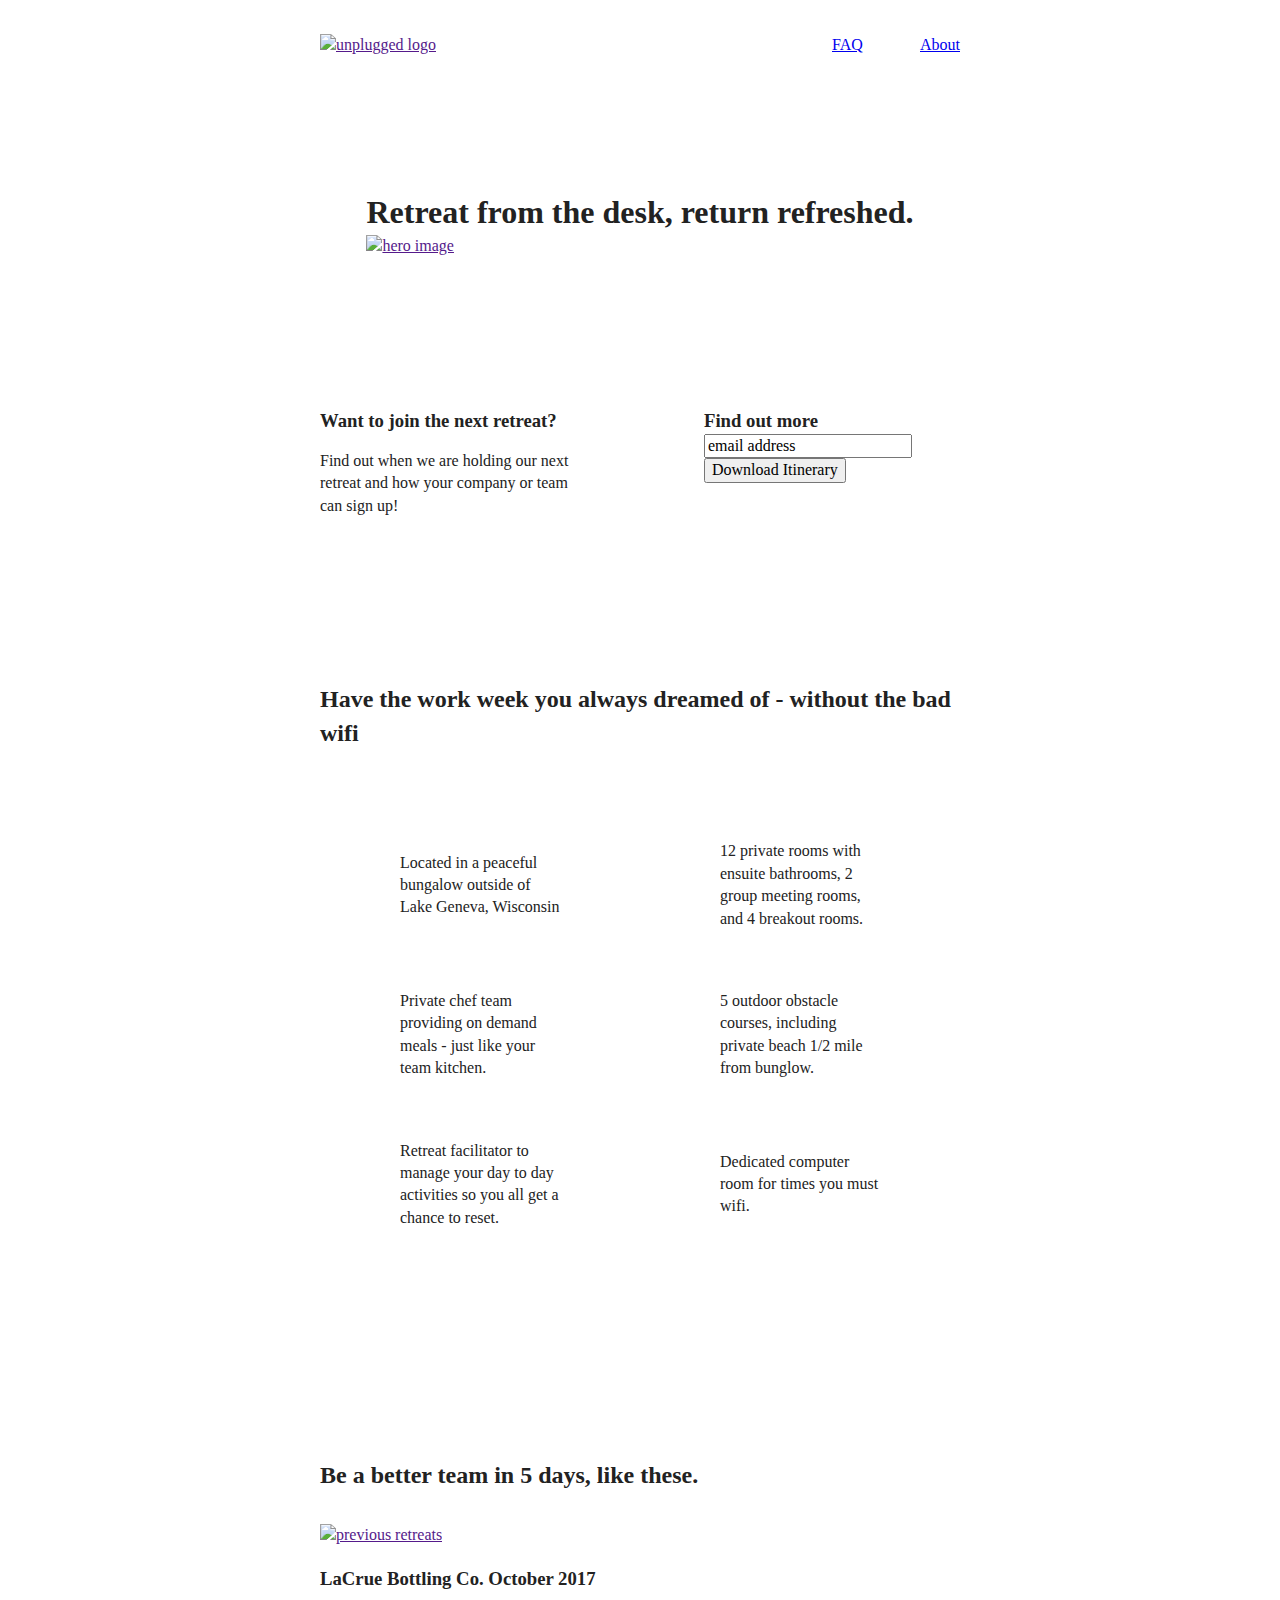
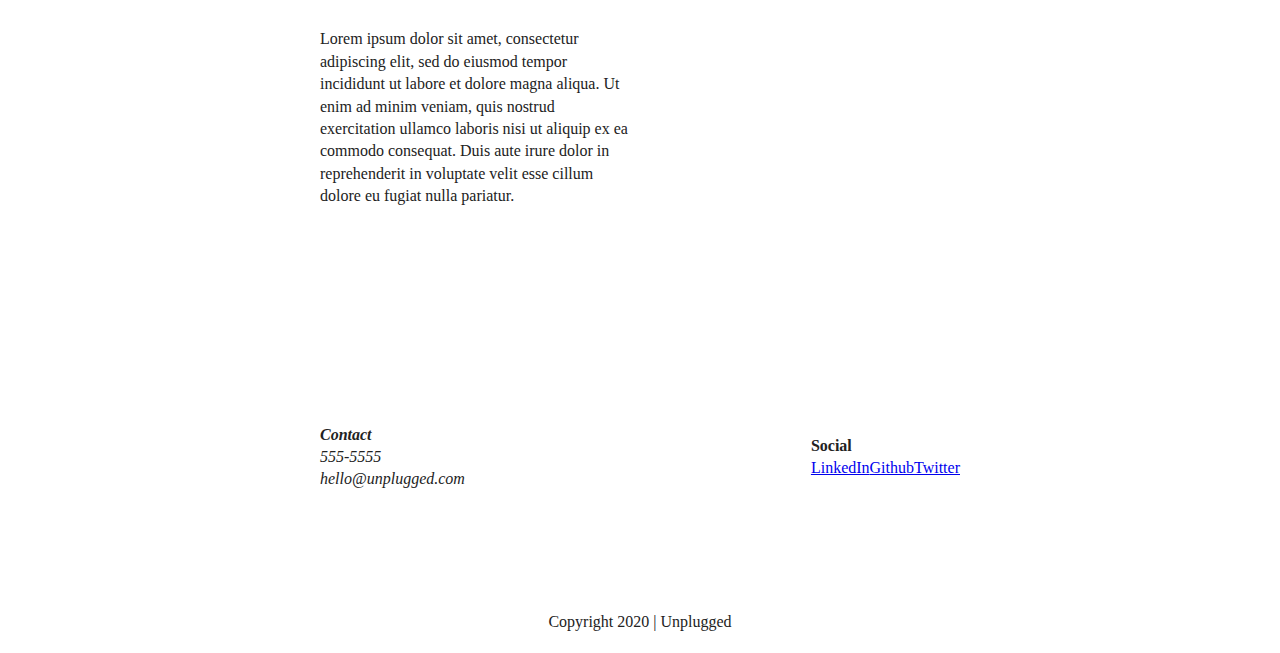
==== index.html @ 9c6b5708 "Updated code per answer key" ====
<!doctype html>
<html class="no-js" lang="">

<head>
  <meta charset="utf-8">
  <title>Unplugged Retreat</title>
  <meta name="description" content="">
  <meta name="viewport" content="width=device-width, initial-scale=1">

  <link rel="manifest" href="site.webmanifest">
  <link rel="apple-touch-icon" href="../icon.png">
  <!-- Place favicon.ico in the root directory -->

  <link rel="stylesheet" href="css/normalize.css">
  <link rel="stylesheet" href="css/main.css">

  <meta name="theme-color" content="#fafafa">
</head>

<body>
  <!--[if IE]>
    <p class="browserupgrade">You are using an <strong>outdated</strong> browser. Please <a href="https://browsehappy.com/">upgrade your browser</a> to improve your experience and security.</p>
  <![endif]-->

  <!-- Add your site or application content here -->
<header>
  <div class="content-wrapper">
  <a href=""><img src="" alt="unplugged logo"></a>
   <div class="header-divider"></div>
        <nav>
          <ul>
            <li><a href="faq/index.html" target="_blank">FAQ</a></li>
            <li><a href="about/index.html" target="_blank">About</a></li>
          </ul>
        </nav>
  </div>
</header>
<main>

  <section class="hero-area">
    <div class="content-wrapper">
      <h1>Retreat from the desk, return refreshed.</h1>
      <a href=""><img src="" alt="hero image"></a>
    </div>
  </section>

  <aside>
    <div class="content-wrapper">
      <div class="form-description">
      <h3>Want to join the next retreat?</h3>
      <p>Find out when we are holding our next retreat and how your company or team can sign up!</p>
      </div>

      <div class="form">
      <h3>Find out more</h3>
      <input type="text" name="name" value="email address">
      <input type="button" value="Download Itinerary">
      </div>
    </div>
  </aside>

  <section class="features">
    <div class="content-wrapper">
      <h2>Have the work week you always dreamed of - without the bad wifi</h2>

      <div class="feature-items">
        <article>
         <p class="bungalow-icon"></p>
         <p class="features-item-description">Located in a peaceful bungalow outside of Lake Geneva, Wisconsin</p>
        </article>

        <article>
         <p class="rooms-icon"></p>
         <p class="features-item-description">12 private rooms with ensuite bathrooms, 2 group meeting rooms, and 4 breakout rooms.</p>
        </article>

       <article>
        <p class="chef-icon"></p>
        <p class="features-item-description">Private chef team providing on demand meals - just like your team kitchen.</p>
       </article>

       <article>
        <p class="obstacle-courses"></p>
        <p class="features-item-description">5 outdoor obstacle courses, including private beach 1/2 mile from bunglow.</p>
       </article>

       <article>
        <p class="faciltator"></p>
        <p class="features-item-description">Retreat facilitator to manage your day to day activities so you all get a chance to reset.</p>
       </article>

       <article>
        <p class="wifi"></p>
        <p class="features-item-description">Dedicated computer room for times you must wifi.</p>
       </article>
      </div>

  </section>

  <section class="reviews">
    <div class="content-wrapper">
    <h2>Be a better team in 5 days, like these.</h2>

    <a href=""><img src="" alt="previous retreats"></a>
    <div>
      <h3>LaCrue Bottling Co. October 2017</h3>
    </div>

    <article>
      <p>Lorem ipsum dolor sit amet, consectetur adipiscing elit, sed do eiusmod tempor incididunt ut labore et dolore magna aliqua. Ut enim ad minim veniam, quis nostrud exercitation ullamco laboris nisi ut aliquip ex ea commodo consequat. Duis aute irure dolor in reprehenderit in voluptate velit esse cillum dolore eu fugiat nulla pariatur.</p>
    </article>

   </div>
  </section>
</main>

<footer>
  <div class="content-wrapper">
    <div class="footer-content">

      <address class="contact">
        <h4>Contact</h4>
        <p>555-5555<br>
        hello@unplugged.com</p>
      </address>

      <div class="social">
        <h4>Social</h4>
        <div class="social-icons">
          <p><a href="https://www.linkedin.com/in/laurabavenell/" target="_blank">LinkedIn</a></p>
          <p><a href="https://github.com/lbavenell" target="_blank">Github</a></p>
          <p><a href="https://twitter.com/LauraGizmo" target="_blank">Twitter</a></p>
        </div><!-- social-icons ends-->
      </div> <!-- social ends -->
    </div><!-- footer footer-content ends-->
  </div> <!-- footer content-wrapper ends -->
  <div class="copyright">
    <p>Copyright 2020 | Unplugged</p>
  </div>
</footer>


  <script src="js/vendor/modernizr-3.8.0.min.js"></script>
  <script src="https://code.jquery.com/jquery-3.4.1.min.js" integrity="sha256-CSXorXvZcTkaix6Yvo6HppcZGetbYMGWSFlBw8HfCJo=" crossorigin="anonymous"></script>
  <script>window.jQuery || document.write('<script src="js/vendor/jquery-3.4.1.min.js"><\/script>')</script>
  <script src="js/plugins.js"></script>
  <script src="js/main.js"></script>

  <!-- Google Analytics: change UA-XXXXX-Y to be your site's ID. -->
  <script>
    window.ga = function () { ga.q.push(arguments) }; ga.q = []; ga.l = +new Date;
    ga('create', 'UA-XXXXX-Y', 'auto'); ga('set','transport','beacon'); ga('send', 'pageview')
  </script>
  <script src="https://www.google-analytics.com/analytics.js" async></script>
</body>

</html>
---- css/main.css ----
/*! HTML5 Boilerplate v7.3.0 | MIT License | https://html5boilerplate.com/ */

/* main.css 2.0.0 | MIT License | https://github.com/h5bp/main.css#readme */
/*
 * What follows is the result of much research on cross-browser styling.
 * Credit left inline and big thanks to Nicolas Gallagher, Jonathan Neal,
 * Kroc Camen, and the H5BP dev community and team.
 */

/* ==========================================================================
   Base styles: opinionated defaults
   ========================================================================== */

html {
  color: #222;
  font-size: 1em;
  line-height: 1.4;
}
/*
 * Remove text-shadow in selection highlight:
 * https://twitter.com/miketaylr/status/12228805301
 *
 * Vendor-prefixed and regular ::selection selectors cannot be combined:
 * https://stackoverflow.com/a/16982510/7133471
 *
 * Customize the background color to match your design.
 */

::-moz-selection {
  background: #b3d4fc;
  text-shadow: none;
}

::selection {
  background: #b3d4fc;
  text-shadow: none;
}

/*
 * A better looking default horizontal rule
 */

hr {
  display: block;
  height: 1px;
  border: 0;
  border-top: 1px solid #ccc;
  margin: 1em 0;
  padding: 0;
}

/*
 * Remove the gap between audio, canvas, iframes,
 * images, videos and the bottom of their containers:
 * https://github.com/h5bp/html5-boilerplate/issues/440
 */

audio,
canvas,
iframe,
img,
svg,
video {
  vertical-align: middle;
}

/*
 * Remove default fieldset styles.
 */

fieldset {
  border: 0;
  margin: 0;
  padding: 0;
}

/*
 * Allow only vertical resizing of textareas.
 */

textarea {
  resize: vertical;
}

/* ==========================================================================
   Browser Upgrade Prompt
   ========================================================================== */

.browserupgrade {
  margin: 0.2em 0;
  background: #ccc;
  color: #000;
  padding: 0.2em 0;
}

/* ==========================================================================
   Author's custom styles
   ========================================================================== */

/* Base */
.content-wrapper {
 max-width: 90%;
 margin: 50px 0;
  }


h1, h2, h3, h4, ul, li{
  padding: 0;
  margin: 0;
}
/* Header - Footer Styles */

header,
footer {
  display: flex;
  justify-content: center;
  align-items: center;
  flex-flow: row wrap;
}

header {
  padding: 15px 0;
}

header .content-wrapper {
  display: flex;
  justify-content: center;
  align-items: center;
  flex-flow: row wrap;
  margin: 0;
}

.header-divider {
  width: 100%;
  height: 1px;
  margin:10px 0 20px 0;
}

header nav {
  display: flex;
  justify-content: space-around;
  align-items: center;
  flex-flow: row wrap;
  width: 60%;
}

header nav ul {
  display: flex;
  justify-content: space-around;
  list-style-type: none;
  width: 100%;
}

footer {
  flex-direction: column nowrap;
}

footer p {
  margin: 0;
}

footer .content-wrapper {
  width: 55%;
  margin: 50px 0;
}

footer .contact {
  margin-bottom: 50px;
}

footer .social-icons {
  display: flex;
  justify-content: space-around;
  align-items: center;
}

footer .social-icons p {
  display: flex;
  justify-content: center;
  align-items: center;
}


footer .copyright {
  margin: 20px 0;
}



/* Home hero */

.hero-area {
  display: flex;
  justify-content: center;
  flex-flow: row wrap;
}

/* Aside */

aside {
  display: flex;
  justify-content: center;
  align-items: center;
  flex-flow: row wrap;
}

/* Home Features */

.features {
  display: flex;
  justify-content: center;
  flex-flow: row wrap;
}

.features h2 {
  margin-bottom: 60px;
}

.features article {
  width: 63%;
  margin: 30px 0;
}

.features .feature-items {
  display: flex;
  justify-content: center;
  align-items: center;
  flex-flow: row wrap;
}

.features p {
  margin: 0;
}

/* Home Reviews */
.reviews {
  display: flex;
  justify-content: center;
  flex-flow: row wrap;
}

.reviews h2 {
  margin-bottom: 30px;
}

.reviews h3 {
  width: 55%;
  margin: 20px 0;
}

/* About Page */
.mission {
  display: flex;
  justify-content: center;
  align-items: center;
  flex-flow: row wrap;

}
.contact-section {
  display: flex;
  justify-content: center;
  align-items: center;
  flex-flow: row wrap;

}

.contact-content p {
  margin: 0;
}
/*------ FAQ Page -------*/

.faq {
  display: flex;
  justify-content: center;
  align-items: center;
  flex-flow: row wrap;
}

.faq .content-wrapper {
  display: flex;
  justify-content: center;
  align-items: center;
  flex-flow: row wrap;
  margin: 50px 0 0 0;
}

.faq h2 {
  margin-bottom: 40px;
}

.faq-content {
  margin-bottom: 50px;
}

/*===================================
  HELPER CLASSES
  ====================================*/

.hidden {
  display: none !important;
}

/*
* Hide only visually, but have it available for screen readers:
* https://snook.ca/archives/html_and_css/hiding-content-for-accessibility
*
* 1. For long content, line feeds are not interpreted as spaces and small width
*    causes content to wrap 1 word per line:
*    https://medium.com/@jessebeach/beware-smushed-off-screen-accessible-text-5952a4c2cbfe
*/

.sr-only {
  border: 0;
  clip: rect(0, 0, 0, 0);
  height: 1px;
  margin: -1px;
  overflow: hidden;
  padding: 0;
  position: absolute;
  white-space: nowrap;
  width: 1px;
  /* 1 */
}

/*
* Extends the .sr-only class to allow the element
* to be focusable when navigated to via the keyboard:
* https://www.drupal.org/node/897638
*/

.sr-only.focusable:active,
.sr-only.focusable:focus {
  clip: auto;
  height: auto;
  margin: 0;
  overflow: visible;
  position: static;
  white-space: inherit;
  width: auto;
}

/*
* Hide visually and from screen readers, but maintain layout
*/

.invisible {
  visibility: hidden;
}

/*
* Clearfix: contain floats
*
* For modern browsers
* 1. The space content is one way to avoid an Opera bug when the
*    `contenteditable` attribute is included anywhere else in the document.
*    Otherwise it causes space to appear at the top and bottom of elements
*    that receive the `clearfix` class.
* 2. The use of `table` rather than `block` is only necessary if using
*    `:before` to contain the top-margins of child elements.
*/

.clearfix:before,
.clearfix:after {
  content: " ";
  /* 1 */
  display: table;
  /* 2 */
}

.clearfix:after {
  clear: both;
}


@media only screen and (min-width: 768px) {
/*-----------Tablet styles here----------*/

.content-wrapper {
  max-width: 640px;
  margin: 100px 0;
}

/* tablet header*/

header {
  justify-content: space-around;
  padding: 33px 0;
}

header .content-wrapper {
  justify-content: space-between;
  width: 100%;
}

header nav {
  width: 20%;
}

header nav ul {
  justify-content: space-between;
}

.header-divider {
  display: none;
}

/* Tablet hero area */
/* tablet aside */

aside .content-wrapper {
  display: flex;
  justify-content: space-between;
  flex-flow: row nowrap;
  margin: 50px 0;
}

aside .content-wrapper .form-description,
    aside .content-wrapper .form {
      width: 40%;
      margin: 0;
    }


/* Tablet features */
.features article {
  display: flex;
  justify-content: center;
  align-items: center;
  flex-flow: column wrap;
  flex-basis: 50%;
}

.features .features-item-description {
  width: 50%;
}

/* Tablet reviews */

.reviews article {
  display: flex;
  justify-content: space-between;
  width: 49%;
}

/* Tablet footer */


footer .content-wrapper {
  width: 65%;
  margin: 100px 0;
}

.footer-content {
  display: flex;
  justify-content: space-between;
  align-items: center;
}

footer .contact {
  margin-bottom: 0;
}

footer .copyright {
  display: flex;
  justify-content: center;
  width: 100%;
}

/* Tablet FAQ page */

.faq-content {
  flex-basis: 45%;
}

.faq .content-wrapper {
  justify-content: space-between;
}

.faq h2 {
  width: 100%;
}

/* Tablet About page */

.mission-content {
  display: flex;
  justify-content: space-between;
  align-items: flex-start;
}

.mission-content p {
  width: 40%;
}

.contact-section .content-wrapper  h2 {
  width: 65%;
}

.contact-content {
  display: flex;
  justify-content: space-between;
  align-items: flex-start;
}

}

@media only screen and (min-width: 1200px) {
  /*Desktop styles here*/

}



/* ==========================================================================
   Print styles.
   Inlined to avoid the additional HTTP request:
   https://www.phpied.com/delay-loading-your-print-css/
   ========================================================================== */

@media print {
  *,
  *:before,
  *:after {
    background: transparent !important;
    color: #000 !important;
    /* Black prints faster */
    box-shadow: none !important;
    text-shadow: none !important;
  }
  a,
  a:visited {
    text-decoration: underline;
  }
  a[href]:after {
    content: " (" attr(href) ")";
  }
  abbr[title]:after {
    content: " (" attr(title) ")";
  }
  /*
     * Don't show links that are fragment identifiers,
     * or use the `javascript:` pseudo protocol
     */
  a[href^="#"]:after,
  a[href^="javascript:"]:after {
    content: "";
  }
  pre {
    white-space: pre-wrap !important;
  }
  pre,
  blockquote {
    border: 1px solid #999;
    page-break-inside: avoid;
  }
  /*
     * Printing Tables:
     * https://web.archive.org/web/20180815150934/http://css-discuss.incutio.com/wiki/Printing_Tables
     */
  thead {
    display: table-header-group;
  }
  tr,
  img {
    page-break-inside: avoid;
  }
  p,
  h2,
  h3 {
    orphans: 3;
    widows: 3;
  }
  h2,
  h3 {
    page-break-after: avoid;
  }
}
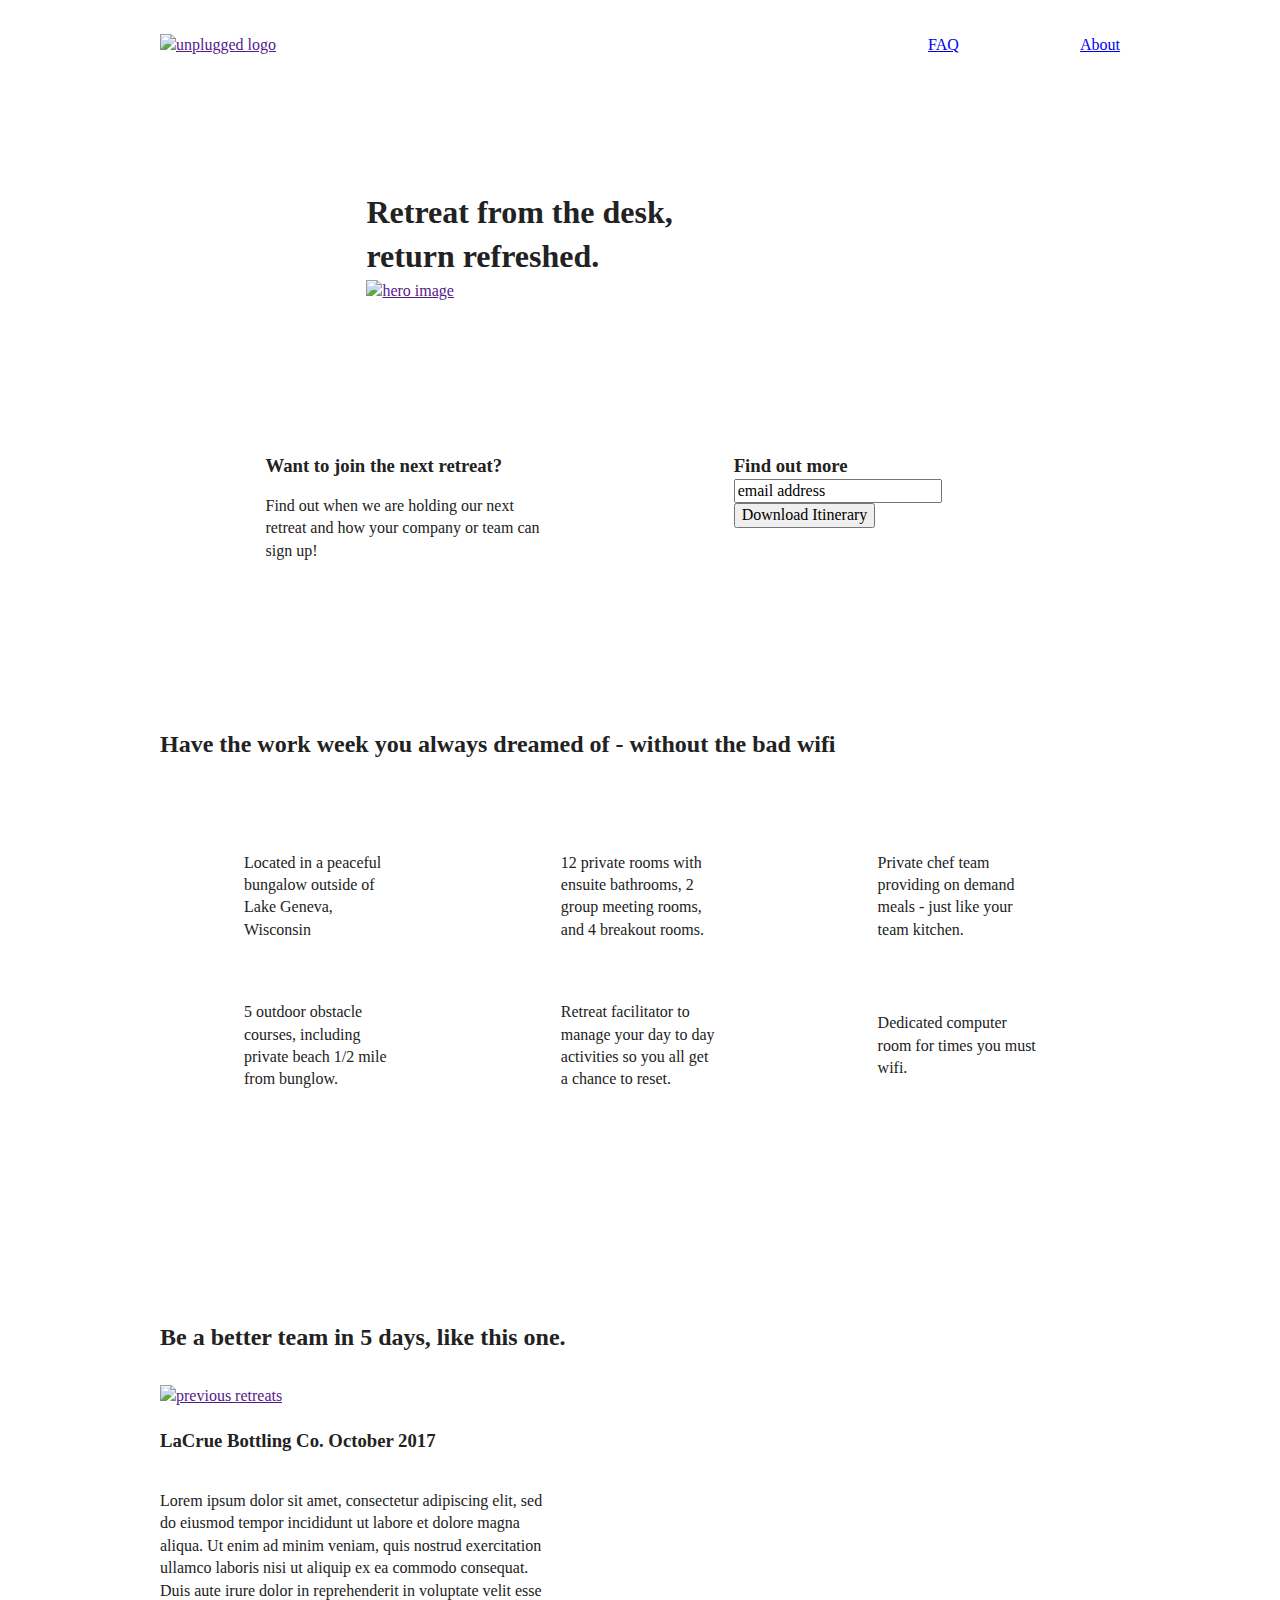
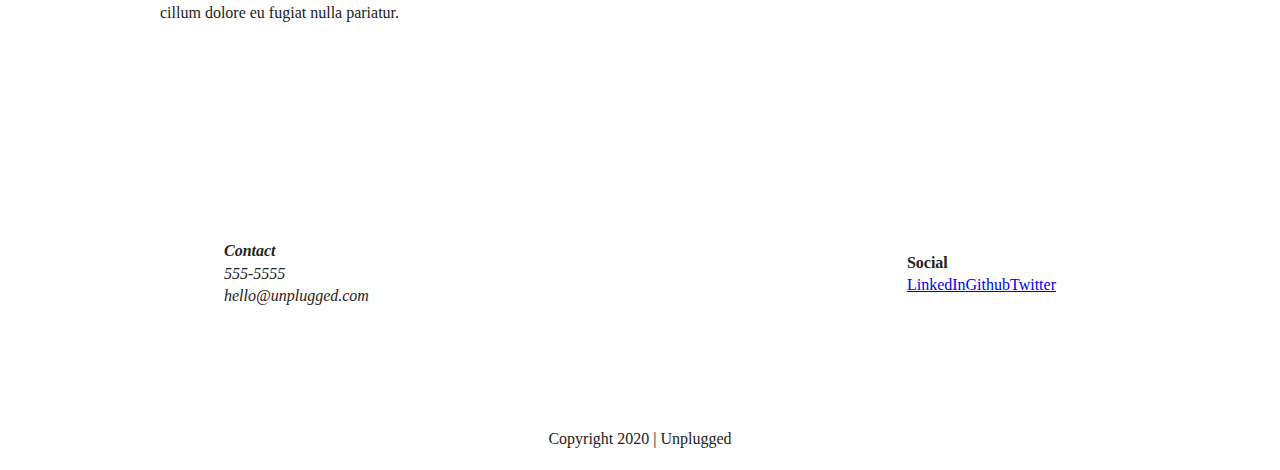
==== commit 4e207f21: "Added desktop media query elements" ====
--- a/index.html
+++ b/index.html
@@ -99,7 +99,7 @@
 
   <section class="reviews">
     <div class="content-wrapper">
-    <h2>Be a better team in 5 days, like these.</h2>
+    <h2>Be a better team in 5 days, like this one.</h2>
 
     <a href=""><img src="" alt="previous retreats"></a>
     <div>
--- a/css/main.css
+++ b/css/main.css
@@ -444,7 +444,6 @@
 
 /* Tablet footer */
 
-
 footer .content-wrapper {
   width: 65%;
   margin: 100px 0;
@@ -505,7 +504,62 @@
 }
 
 @media only screen and (min-width: 1200px) {
-  /*Desktop styles here*/
+  /*---------- Desktop styles here ----------*/
+
+.content-wrapper {
+  max-width: 960px;
+}
+
+
+/* Desktop homepage hero */
+
+.hero-area h1 {
+  width: 60%;
+}
+
+/* Desktop homepage aside */
+aside .content-wrapper {
+  justify-content: space-around;
+}
+
+aside .content-wrapper .form-description, aside .content-wrapper .form {
+  width: 30%;
+}
+
+/* Desktop homepage features */
+
+.features h2 {
+  width: 90%;
+}
+
+.features article {
+  flex-basis: 33%;
+}
+
+/* Desktop homepage reviews */
+
+.reviews article {
+  width: 40%;
+}
+
+/* About page */
+
+.mission h2, .contact-section .content-wrapper h2 {
+  width: 90%;
+}
+
+/* FAQ page */
+
+.faq h2 {
+  width: 100%;
+
+}
+
+
+
+
+
+
 
 }
 
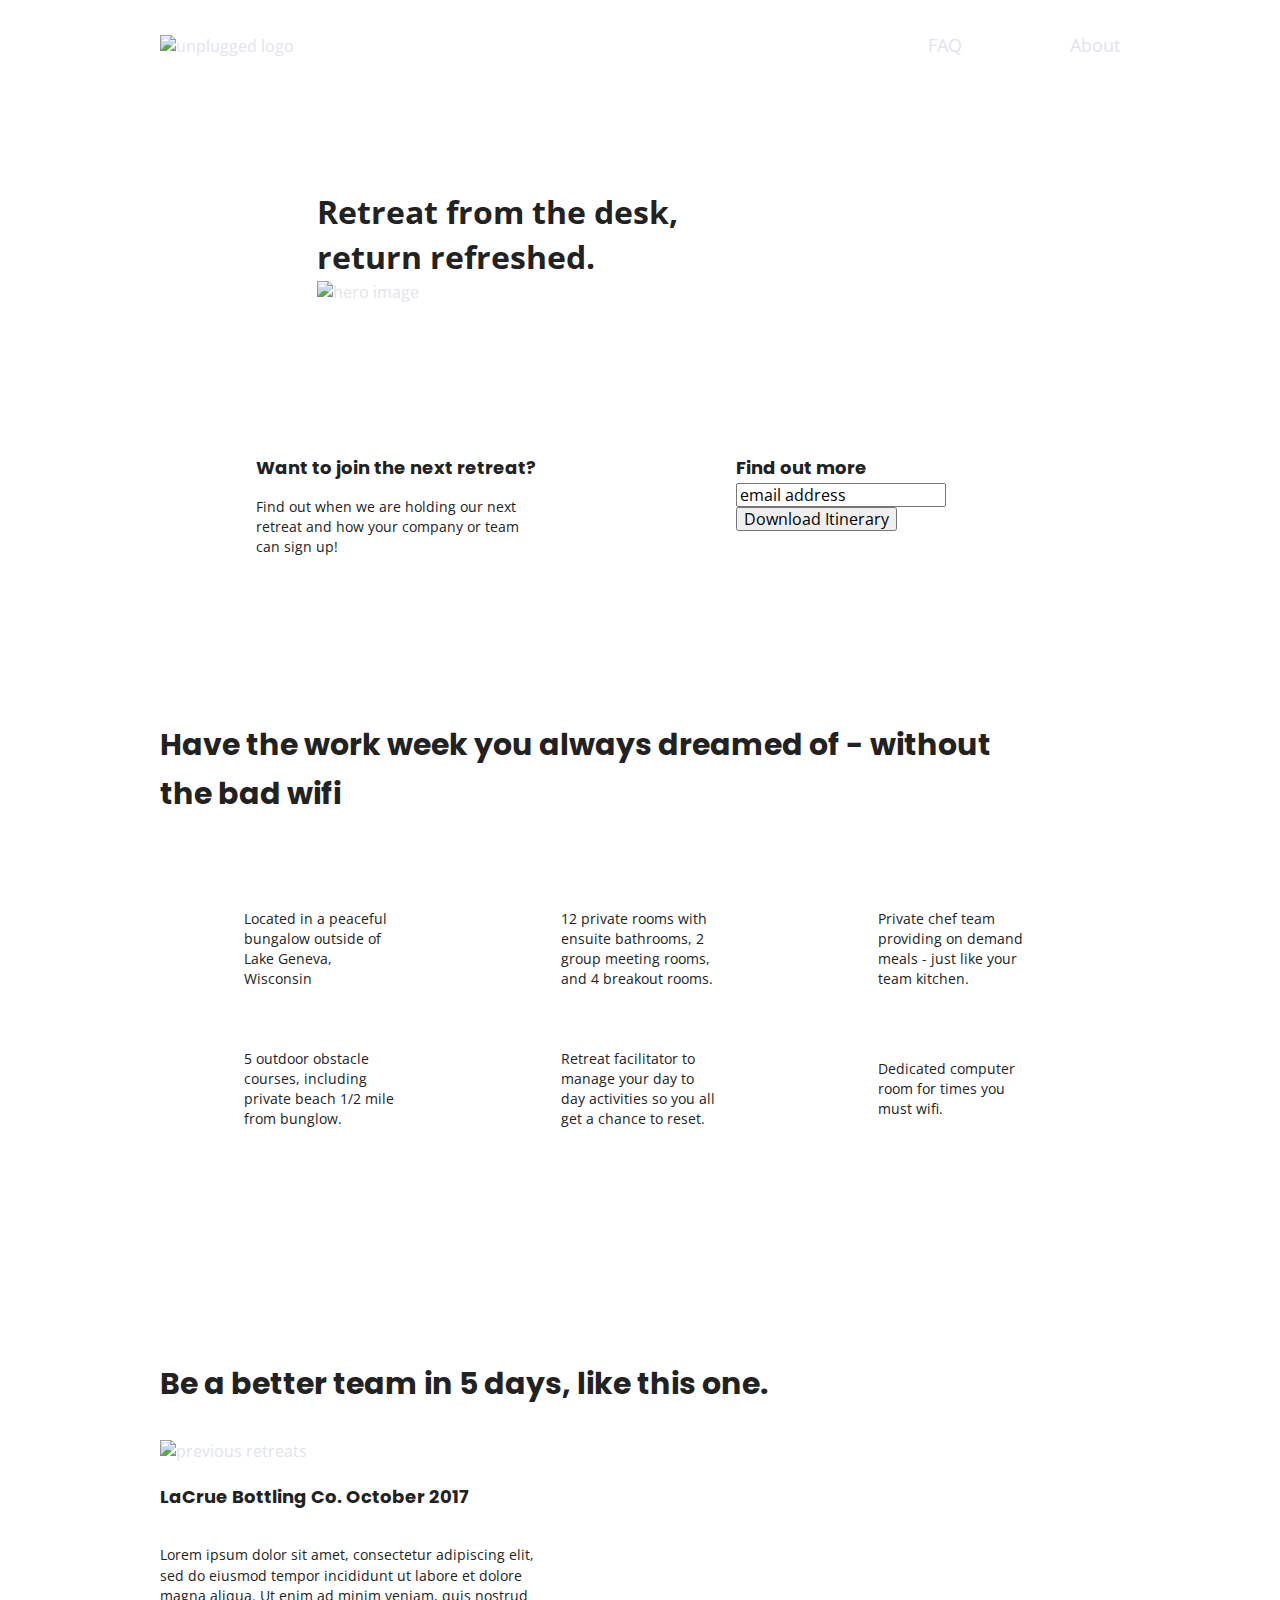
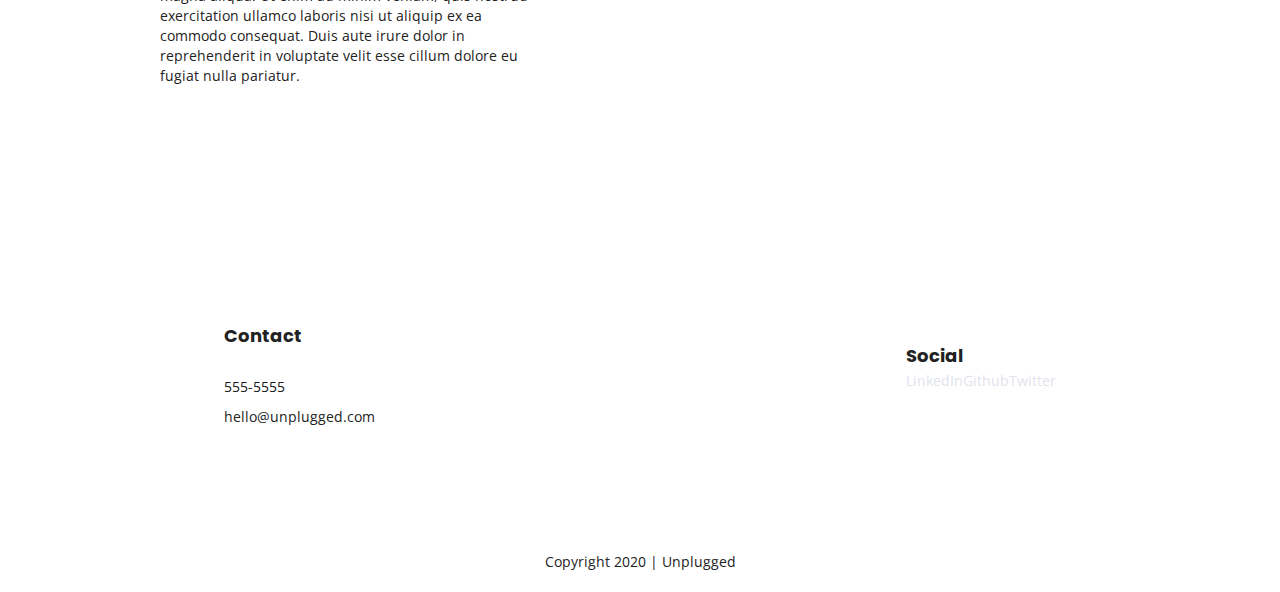
==== commit e5e96eff: "Added text styles" ====
--- a/index.html
+++ b/index.html
@@ -15,6 +15,8 @@
   <link rel="stylesheet" href="css/main.css">
 
   <meta name="theme-color" content="#fafafa">
+  <!-- Google Fonts -->
+  <link href="https://fonts.googleapis.com/css?family=Open+Sans:400,700|Poppins:500,700" rel="stylesheet">
 </head>
 
 <body>
--- a/css/main.css
+++ b/css/main.css
@@ -98,6 +98,68 @@
    ========================================================================== */
 
 /* Base */
+
+html {
+  font-size: 16px;
+}
+
+body {
+  font-family: 'Open Sans', sans-serif;
+  font-size: 1em;
+}
+
+ul, 
+ol {
+  font-size: 1.125em;
+  line-height: 1em;
+
+}
+
+a {
+  color: #e2e3ed;
+  text-decoration: none;
+}
+
+h2 {
+  font-size: 1.875em;
+  line-height: 1.625em;
+  font-family: 'Poppins', sans-serif;
+}
+
+h3, 
+h4 {
+  font-size: 1.125em;
+  line-height: 1.625em;
+  font-family: 'Poppins', sans-serif;
+}
+
+p {
+  font-size: 0.875em;
+  line-height: 1.4375em;
+}
+
+img {
+
+}
+
+figure {
+
+}
+
+address {
+  font-style: normal;
+}
+address h4 {
+  font-size: 1.125em;
+  line-height: 4em;
+}
+
+address p{
+  font-size: 0.875em;
+  line-height: 2.125em;
+}
+
+
 .content-wrapper {
  max-width: 90%;
  margin: 50px 0;
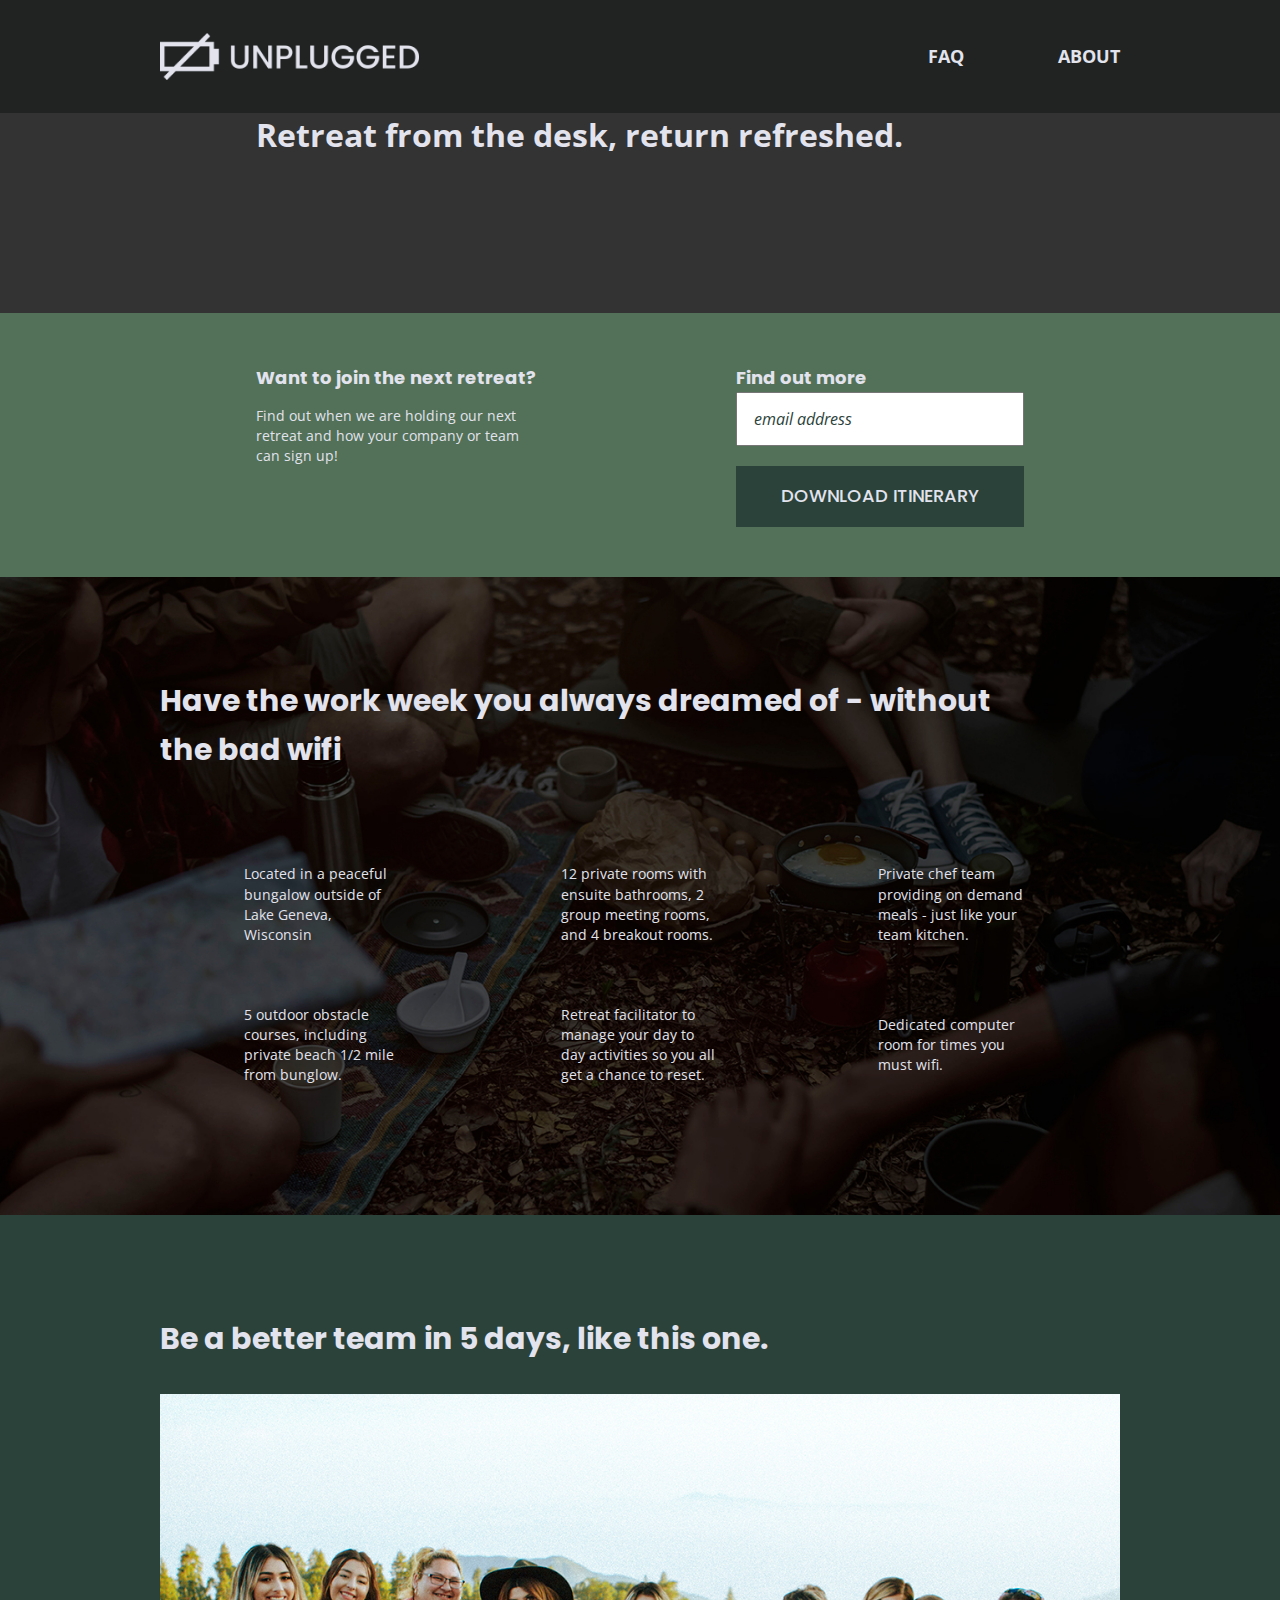
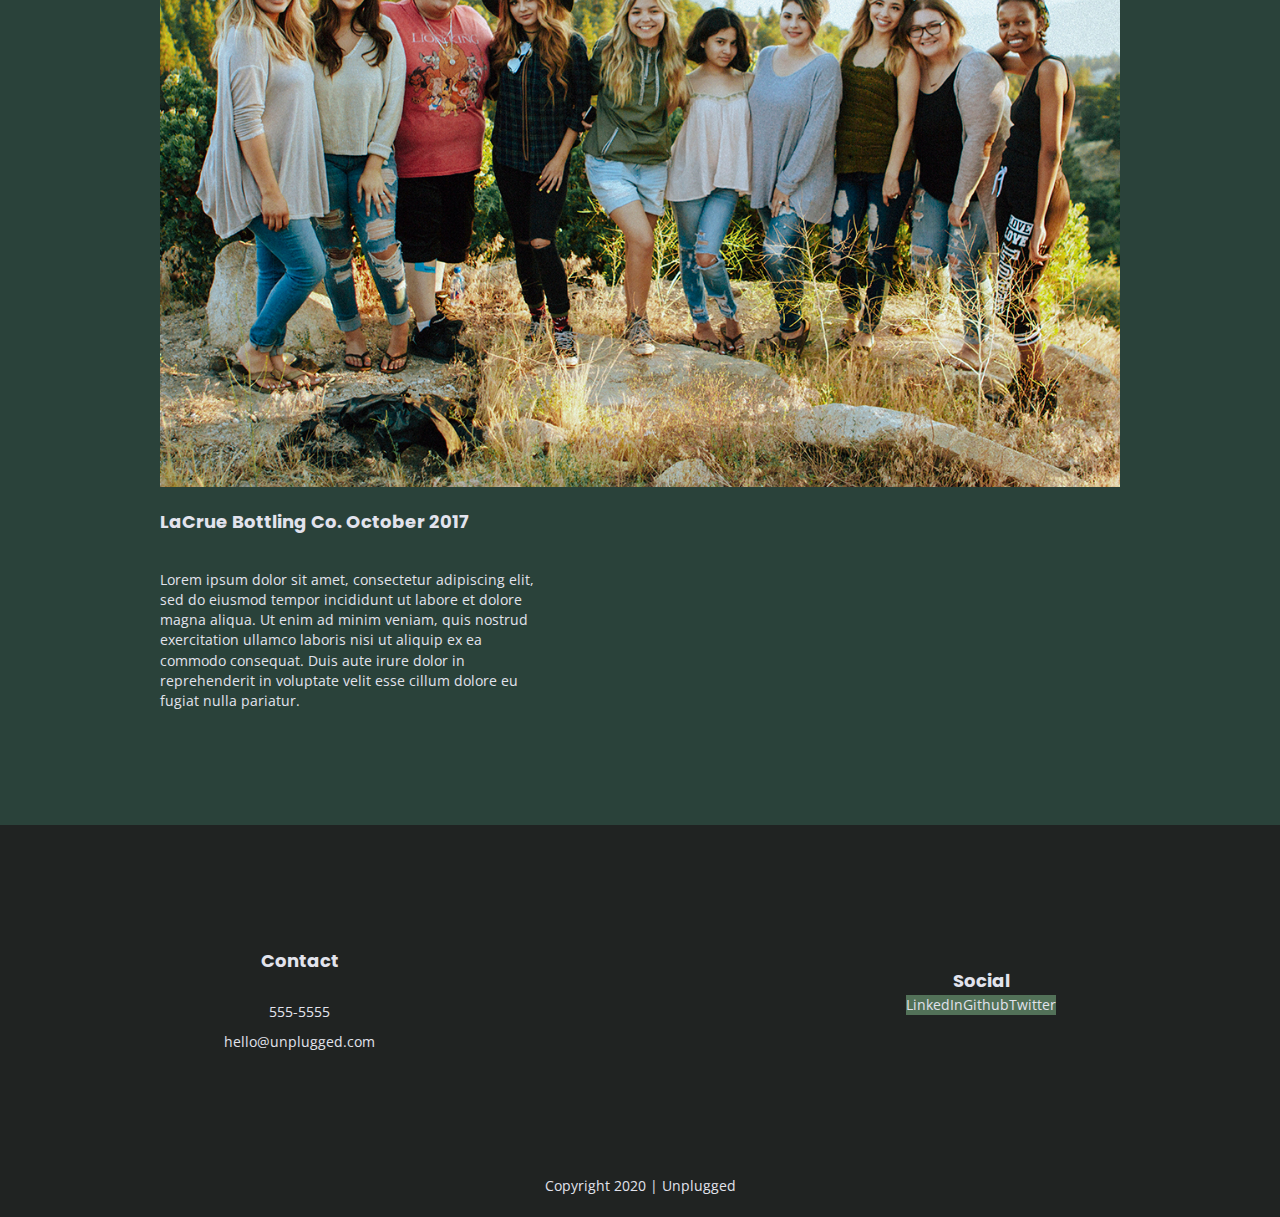
==== commit 9d6e08d5: "Added image links in CSS" ====
--- a/index.html
+++ b/index.html
@@ -27,7 +27,9 @@
   <!-- Add your site or application content here -->
 <header>
   <div class="content-wrapper">
-  <a href=""><img src="" alt="unplugged logo"></a>
+    <figure>
+  <a href=""><img src="img/unpluggedlogo.png" alt="unplugged logo"></a>
+      </figure>
    <div class="header-divider"></div>
         <nav>
           <ul>
@@ -40,9 +42,12 @@
 <main>
 
   <section class="hero-area">
-    <div class="content-wrapper">
-      <h1>Retreat from the desk, return refreshed.</h1>
-      <a href=""><img src="" alt="hero image"></a>
+    <div class="content-wrapper"></div>
+    <h1>Retreat from the desk, return refreshed.</h1>
+      <figure>
+        <a href=""></a>
+      </figure>
+      
     </div>
   </section>
 
@@ -62,6 +67,9 @@
   </aside>
 
   <section class="features">
+    <figure>
+      <a href=""></a>
+    </figure>
     <div class="content-wrapper">
       <h2>Have the work week you always dreamed of - without the bad wifi</h2>
 
@@ -103,7 +111,7 @@
     <div class="content-wrapper">
     <h2>Be a better team in 5 days, like this one.</h2>
 
-    <a href=""><img src="" alt="previous retreats"></a>
+    <a href=""><img src="img/reviews.jpg" alt="previous retreats"></a>
     <div>
       <h3>LaCrue Bottling Co. October 2017</h3>
     </div>
--- a/css/main.css
+++ b/css/main.css
@@ -106,6 +106,7 @@
 body {
   font-family: 'Open Sans', sans-serif;
   font-size: 1em;
+  color: #e2e3ed;
 }
 
 ul, 
@@ -139,11 +140,11 @@
 }
 
 img {
-
+  width: 100%;
 }
 
 figure {
-
+  margin: 0;
 }
 
 address {
@@ -170,6 +171,34 @@
   padding: 0;
   margin: 0;
 }
+
+aside .form {
+  margin-top: 30px;
+}
+ 
+input[type=text] {
+  box-sizing: border-box;
+  width: 100%;
+  color: #2a423a;
+  font-style: italic;
+  padding: 1em;
+}
+ 
+input[type=button] {
+  width: 100%;
+  padding: 20px 0;
+  margin-top: 20px;
+  background-color: #2a423a;
+  font-family: 'Poppins', Helvetica, Arial, sans-serif;
+  font-weight: 500;
+  font-size: 1.125em;
+  color: #e2e3ed;
+  border: none;
+  text-align: center;
+  text-transform: uppercase;
+}
+
+
 /* Header - Footer Styles */
 
 header,
@@ -181,7 +210,16 @@
 }
 
 header {
+  background-color: #202322;
   padding: 15px 0;
+}
+
+header figure {
+  width: 60%;
+  display: flex;
+  justify-content: center;
+  align-items: center;
+  flex-flow: row wrap;
 }
 
 header .content-wrapper {
@@ -210,15 +248,20 @@
   display: flex;
   justify-content: space-around;
   list-style-type: none;
+  text-transform: uppercase;
+  font-weight: bold;
   width: 100%;
 }
 
 footer {
   flex-direction: column nowrap;
+  background-color: #202322;
+  text-align: center;
 }
 
 footer p {
   margin: 0;
+
 }
 
 footer .content-wrapper {
@@ -234,6 +277,7 @@
   display: flex;
   justify-content: space-around;
   align-items: center;
+  background-color: #527158;
 }
 
 footer .social-icons p {
@@ -241,20 +285,27 @@
   justify-content: center;
   align-items: center;
 }
-
 
 footer .copyright {
   margin: 20px 0;
 }
 
-
-
 /* Home hero */
 
 .hero-area {
   display: flex;
   justify-content: center;
   flex-flow: row wrap;
+  background: url("../img/hero.jpg") center no-repeat #333;
+  background-size: cover;
+}
+
+.hero-area figure {
+  width: 100%;
+  display: flex;
+  justify-content: center;
+  align-items: center;
+  flex-flow: row wrap;
 }
 
 /* Aside */
@@ -264,6 +315,8 @@
   justify-content: center;
   align-items: center;
   flex-flow: row wrap;
+  background-color: #527158;
+  font-weight: normal;
 }
 
 /* Home Features */
@@ -272,6 +325,8 @@
   display: flex;
   justify-content: center;
   flex-flow: row wrap;
+  background: url('../img/features.jpg') center no-repeat #333;
+  background-size: cover;
 }
 
 .features h2 {
@@ -299,6 +354,7 @@
   display: flex;
   justify-content: center;
   flex-flow: row wrap;
+  background-color: #2a423a;
 }
 
 .reviews h2 {
@@ -310,12 +366,21 @@
   margin: 20px 0;
 }
 
+.reviews figure {
+  width: 100%;
+  display: flex;
+  justify-content: center;
+  align-items: center;
+  flex-flow: row wrap;
+}
+
 /* About Page */
 .mission {
   display: flex;
   justify-content: center;
   align-items: center;
   flex-flow: row wrap;
+  background-color: #527158;
 
 }
 .contact-section {
@@ -323,7 +388,7 @@
   justify-content: center;
   align-items: center;
   flex-flow: row wrap;
-
+  background-color: #2a423a;
 }
 
 .contact-content p {
@@ -336,6 +401,7 @@
   justify-content: center;
   align-items: center;
   flex-flow: row wrap;
+  background-color: #527158;
 }
 
 .faq .content-wrapper {
@@ -449,6 +515,10 @@
   padding: 33px 0;
 }
 
+header figure {
+  width: 27%;
+}
+
 header .content-wrapper {
   justify-content: space-between;
   width: 100%;
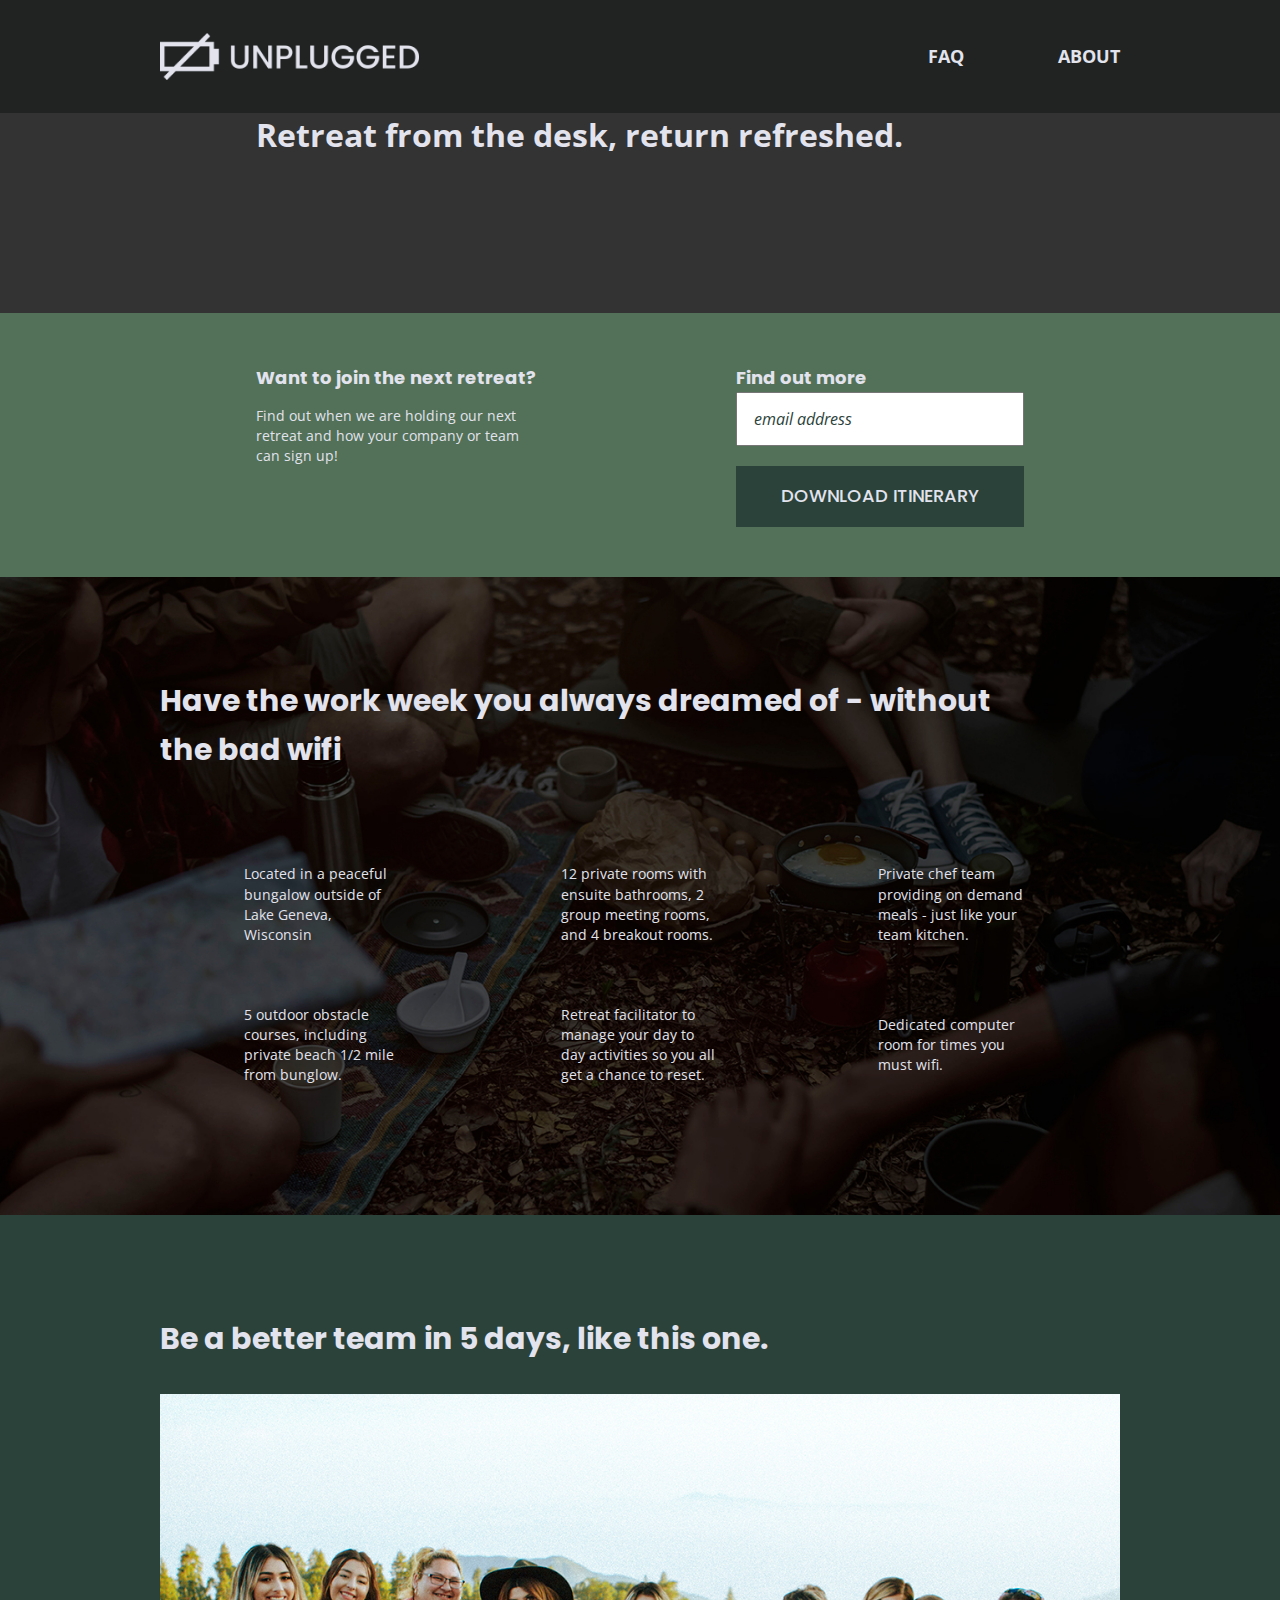
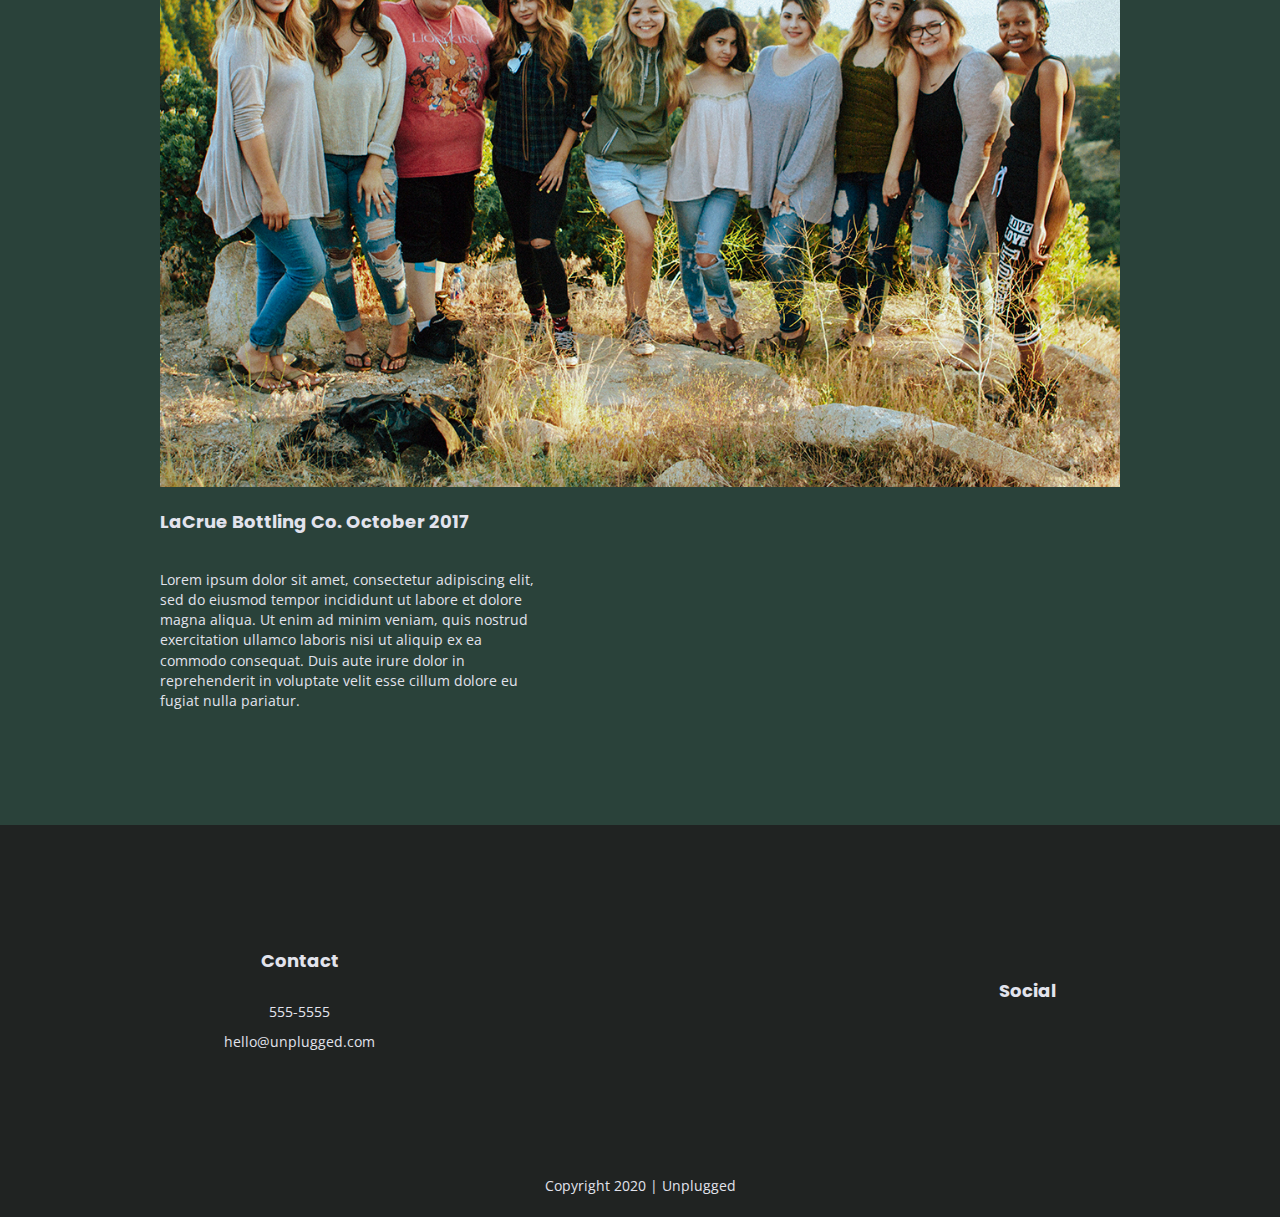
==== commit 5e27fc1f: "Added social icons in footer" ====
--- a/index.html
+++ b/index.html
@@ -17,6 +17,8 @@
   <meta name="theme-color" content="#fafafa">
   <!-- Google Fonts -->
   <link href="https://fonts.googleapis.com/css?family=Open+Sans:400,700|Poppins:500,700" rel="stylesheet">
+  <!-- Font Awesome Fonts -->
+  <link rel="stylesheet" href="https://use.fontawesome.com/releases/v5.5.0/css/all.css" integrity="sha384-B4dIYHKNBt8Bc12p+WXckhzcICo0wtJAoU8YZTY5qE0Id1GSseTk6S+L3BlXeVIU" crossorigin="anonymous">
 </head>
 
 <body>
@@ -75,32 +77,44 @@
 
       <div class="feature-items">
         <article>
-         <p class="bungalow-icon"></p>
+         <p class="fontawesome-icon">
+          <i class="fas fa-campground"></i>
+         </p>
          <p class="features-item-description">Located in a peaceful bungalow outside of Lake Geneva, Wisconsin</p>
         </article>
 
         <article>
-         <p class="rooms-icon"></p>
+         <p class="fontawesome-icon">
+          <i class="fas fa-bed"></i>
+         </p>
          <p class="features-item-description">12 private rooms with ensuite bathrooms, 2 group meeting rooms, and 4 breakout rooms.</p>
         </article>
 
        <article>
-        <p class="chef-icon"></p>
+        <p class="fontawesome-icon">
+          <i class="fas fa-utensils"></i>
+        </p>
         <p class="features-item-description">Private chef team providing on demand meals - just like your team kitchen.</p>
        </article>
 
        <article>
-        <p class="obstacle-courses"></p>
+        <p class="fontawesome-icon">
+          <i class="fas fa-shoe-prints"></i>
+        </p>
         <p class="features-item-description">5 outdoor obstacle courses, including private beach 1/2 mile from bunglow.</p>
        </article>
 
        <article>
-        <p class="faciltator"></p>
+        <p class="fontawesome-icon">
+          <i class="fas fa-smile"></i>
+        </p>
         <p class="features-item-description">Retreat facilitator to manage your day to day activities so you all get a chance to reset.</p>
        </article>
 
        <article>
-        <p class="wifi"></p>
+        <p class="fontawesome-icon">
+          <i class="fas fa-wifi"></i>
+        </p>
         <p class="features-item-description">Dedicated computer room for times you must wifi.</p>
        </article>
       </div>
@@ -137,10 +151,17 @@
       <div class="social">
         <h4>Social</h4>
         <div class="social-icons">
-          <p><a href="https://www.linkedin.com/in/laurabavenell/" target="_blank">LinkedIn</a></p>
-          <p><a href="https://github.com/lbavenell" target="_blank">Github</a></p>
-          <p><a href="https://twitter.com/LauraGizmo" target="_blank">Twitter</a></p>
+          <p><a href="https://www.linkedin.com/in/laurabavenell/" target="_blank">
+            <i class="fab fa-facebook"></i>
+          </a></p>
+          <p><a href="https://github.com/lbavenell" target="_blank">
+            <i class="fab fa-github"></i>
+          </a></p>
+          <p><a href="https://twitter.com/LauraGizmo" target="_blank">
+            <i class="fab fa-twitter"></i>
+          </a></p>
         </div><!-- social-icons ends-->
+        
       </div> <!-- social ends -->
     </div><!-- footer footer-content ends-->
   </div> <!-- footer content-wrapper ends -->
--- a/css/main.css
+++ b/css/main.css
@@ -277,13 +277,21 @@
   display: flex;
   justify-content: space-around;
   align-items: center;
-  background-color: #527158;
 }
 
 footer .social-icons p {
   display: flex;
   justify-content: center;
   align-items: center;
+}
+
+footer .social-icons i {
+  font-size: 2.35em;
+  line-height: 2em;
+  color: #527158;
+  border-radius: 150px;
+  width: 0.08%;
+  height: 0.08%;
 }
 
 footer .copyright {
@@ -375,6 +383,23 @@
 }
 
 /* About Page */
+
+.map figure {
+  width: 100%;
+  height: 0;
+  padding-bottom: 125%;
+  overflow: hidden;
+  position: relative;
+}
+
+.map iframe {
+  position: absolute;
+  top: 0;
+  left: 0;
+  width: 100%;
+  height: 100%;
+}
+
 .mission {
   display: flex;
   justify-content: center;
@@ -394,6 +419,12 @@
 .contact-content p {
   margin: 0;
 }
+
+.features i {
+	font-size: 3.75em;
+  margin-bottom: 40px;
+}
+
 /*------ FAQ Page -------*/
 
 .faq {
@@ -613,6 +644,10 @@
 
 /* Tablet About page */
 
+.map figure {
+  padding-bottom: 45%;
+}
+
 .mission-content {
   display: flex;
   justify-content: space-between;
@@ -675,6 +710,10 @@
 }
 
 /* About page */
+
+.map figure {
+  padding-bottom: 38%;
+}
 
 .mission h2, .contact-section .content-wrapper h2 {
   width: 90%;
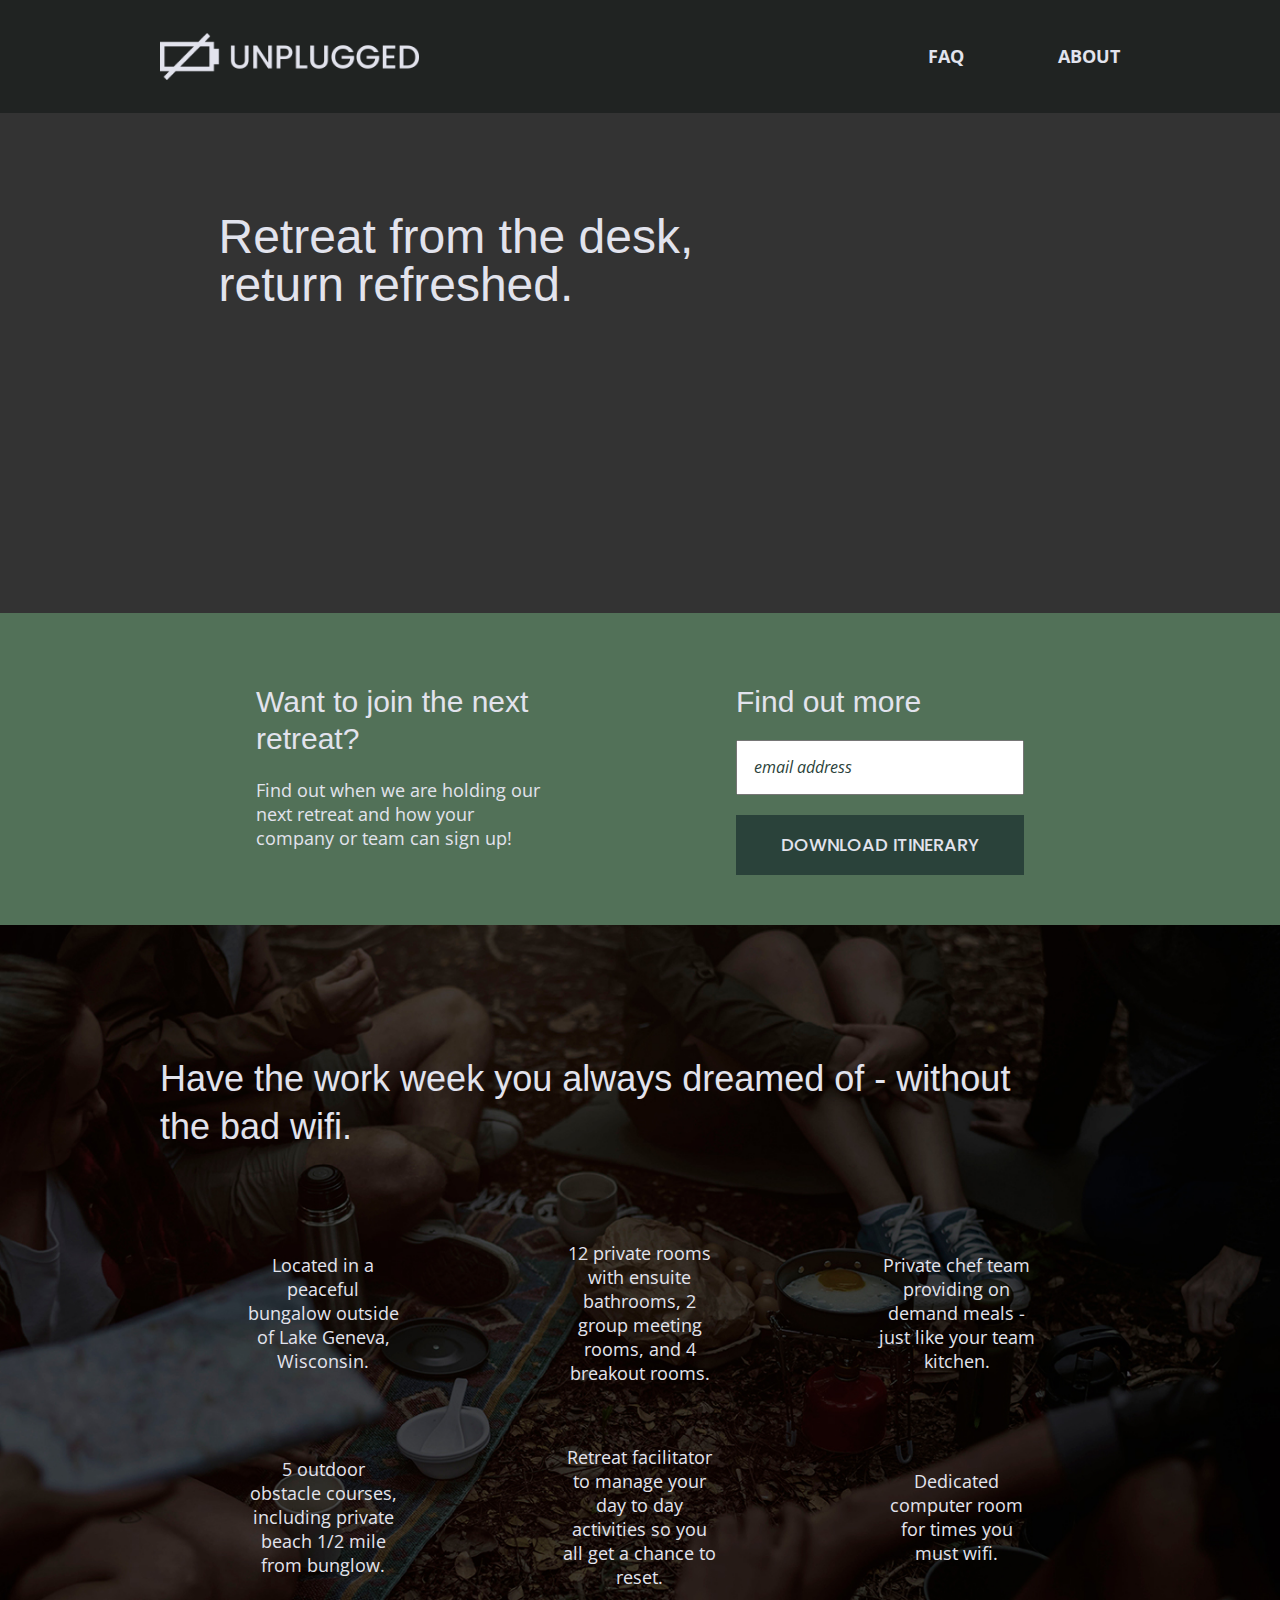
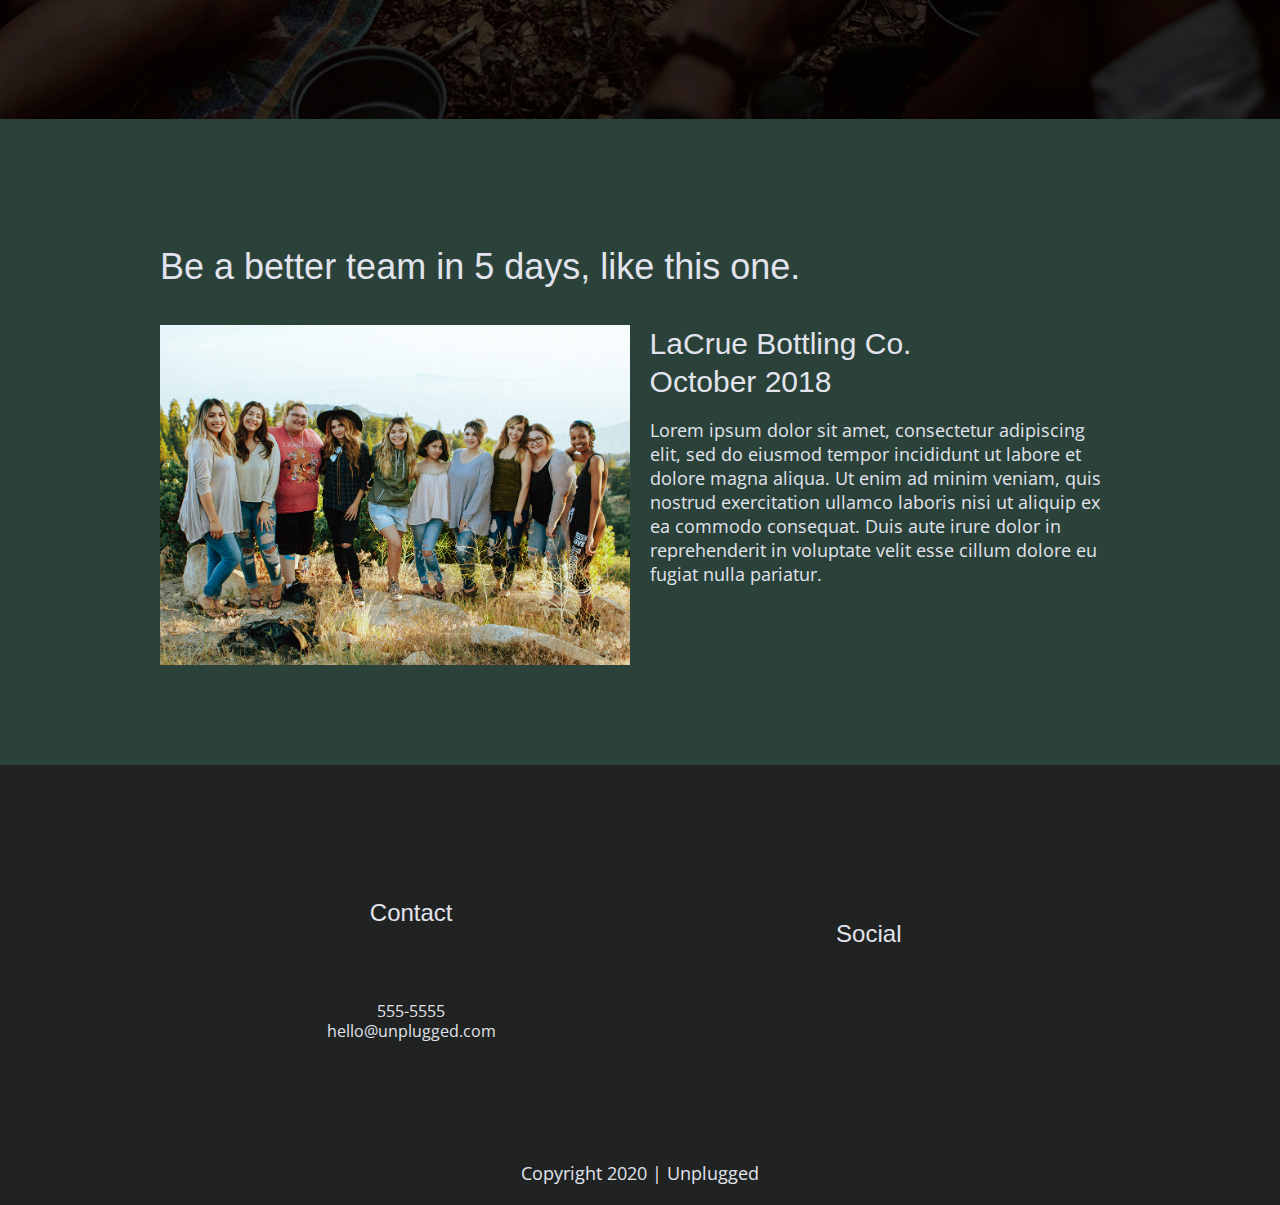
==== commit 69f80390: "Updated font-size, margins, and padding via answer key" ====
--- a/index.html
+++ b/index.html
@@ -17,7 +17,7 @@
   <meta name="theme-color" content="#fafafa">
   <!-- Google Fonts -->
   <link href="https://fonts.googleapis.com/css?family=Open+Sans:400,700|Poppins:500,700" rel="stylesheet">
-  <!-- Font Awesome Fonts -->
+  <!-- Font Awesome Icons -->
   <link rel="stylesheet" href="https://use.fontawesome.com/releases/v5.5.0/css/all.css" integrity="sha384-B4dIYHKNBt8Bc12p+WXckhzcICo0wtJAoU8YZTY5qE0Id1GSseTk6S+L3BlXeVIU" crossorigin="anonymous">
 </head>
 
@@ -44,12 +44,11 @@
 <main>
 
   <section class="hero-area">
-    <div class="content-wrapper"></div>
+    <div class="content-wrapper">
     <h1>Retreat from the desk, return refreshed.</h1>
       <figure>
         <a href=""></a>
       </figure>
-      
     </div>
   </section>
 
@@ -69,18 +68,15 @@
   </aside>
 
   <section class="features">
-    <figure>
-      <a href=""></a>
-    </figure>
     <div class="content-wrapper">
-      <h2>Have the work week you always dreamed of - without the bad wifi</h2>
+      <h2>Have the work week you always dreamed of - without the bad wifi.</h2>
 
       <div class="feature-items">
         <article>
          <p class="fontawesome-icon">
           <i class="fas fa-campground"></i>
          </p>
-         <p class="features-item-description">Located in a peaceful bungalow outside of Lake Geneva, Wisconsin</p>
+         <p class="features-item-description">Located in a peaceful bungalow outside of Lake Geneva, Wisconsin.</p>
         </article>
 
         <article>
@@ -123,18 +119,25 @@
 
   <section class="reviews">
     <div class="content-wrapper">
-    <h2>Be a better team in 5 days, like this one.</h2>
+      <h2>Be a better team in 5 days, like this one.</h2>
 
-    <a href=""><img src="img/reviews.jpg" alt="previous retreats"></a>
-    <div>
-      <h3>LaCrue Bottling Co. October 2017</h3>
+      <article>
+        <figure>
+        <a href=""><img src="img/reviews.jpg" alt="previous retreats"></a>
+        </figure>
+
+        <div>
+          <h3>LaCrue Bottling Co. October 2018</h3>
+          <p>
+          Lorem ipsum dolor sit amet, consectetur adipiscing elit, sed do eiusmod tempor incididunt ut labore et
+          dolore magna aliqua. Ut enim ad minim veniam, quis nostrud exercitation ullamco laboris nisi ut aliquip
+          ex ea commodo consequat. Duis aute irure dolor in reprehenderit in voluptate velit esse cillum dolore eu
+          fugiat nulla pariatur.
+          </p>
+        </div>
+
+      </article>
     </div>
-
-    <article>
-      <p>Lorem ipsum dolor sit amet, consectetur adipiscing elit, sed do eiusmod tempor incididunt ut labore et dolore magna aliqua. Ut enim ad minim veniam, quis nostrud exercitation ullamco laboris nisi ut aliquip ex ea commodo consequat. Duis aute irure dolor in reprehenderit in voluptate velit esse cillum dolore eu fugiat nulla pariatur.</p>
-    </article>
-
-   </div>
   </section>
 </main>
 
--- a/css/main.css
+++ b/css/main.css
@@ -121,17 +121,28 @@
   text-decoration: none;
 }
 
+h1 {
+  font-size: 2.25em;
+  font-family: 'Popins', Helvetica, Arial, Sans-serif;
+  font-weight: 500;
+  line-height: 1.2em;
+
+}
+
 h2 {
   font-size: 1.875em;
   line-height: 1.625em;
-  font-family: 'Poppins', sans-serif;
+  font-weight: 500;
+  font-family: 'Popins', Helvetica, Arial, Sans-serif;
 }
 
 h3, 
 h4 {
   font-size: 1.125em;
   line-height: 1.625em;
-  font-family: 'Poppins', sans-serif;
+  font-family: 'Popins', Helvetica, Arial, Sans-serif;
+  font-weight: 500;
+  margin: 20px 0;
 }
 
 p {
@@ -145,6 +156,7 @@
 
 figure {
   margin: 0;
+  padding: 0;
 }
 
 address {
@@ -160,6 +172,10 @@
   line-height: 2.125em;
 }
 
+article {
+  margin: 0;
+  padding: 0;
+}
 
 .content-wrapper {
  max-width: 90%;
@@ -261,7 +277,6 @@
 
 footer p {
   margin: 0;
-
 }
 
 footer .content-wrapper {
@@ -306,6 +321,8 @@
   flex-flow: row wrap;
   background: url("../img/hero.jpg") center no-repeat #333;
   background-size: cover;
+  background-position: center;
+  min-height: 500px;
 }
 
 .hero-area figure {
@@ -325,6 +342,10 @@
   flex-flow: row wrap;
   background-color: #527158;
   font-weight: normal;
+}
+
+aside h3 {
+  margin: 20px 0;
 }
 
 /* Home Features */
@@ -354,6 +375,7 @@
 }
 
 .features p {
+  text-align: center;
   margin: 0;
 }
 
@@ -375,12 +397,12 @@
 }
 
 .reviews figure {
-  width: 100%;
-  display: flex;
-  justify-content: center;
-  align-items: center;
-  flex-flow: row wrap;
-}
+  display: flex;
+  justify-content: center;
+  align-items: center;
+  flex-flow: row wrap;
+}
+
 
 /* About Page */
 
@@ -533,6 +555,15 @@
 
 @media only screen and (min-width: 768px) {
 /*-----------Tablet styles here----------*/
+h2 {
+  font-size: 2.25em;
+  line-height: 1.333em;
+}
+
+h3 {
+  font-size: 1.5em;
+  line-height: 1.25;
+}
 
 .content-wrapper {
   max-width: 640px;
@@ -568,6 +599,13 @@
 }
 
 /* Tablet hero area */
+
+.hero-area h1{
+  font-size: 3em;
+  line-height: 1;
+  margin: 0;
+}
+
 /* tablet aside */
 
 aside .content-wrapper {
@@ -599,10 +637,25 @@
 
 /* Tablet reviews */
 
+.reviews h2 {
+  width: 85%;
+  margin-bottom: 40px;
+  line-height: 1;
+  font-size: 2.25em;
+}
+
 .reviews article {
   display: flex;
   justify-content: space-between;
+}
+
+.reviews article figure, .reviews article div {
   width: 49%;
+}
+
+.reviews h3 {
+  width: 75%;
+  margin: 0;
 }
 
 /* Tablet footer */
@@ -618,7 +671,8 @@
   align-items: center;
 }
 
-footer .contact {
+footer .contact, footer .social {
+  width: 45%;
   margin-bottom: 0;
 }
 
@@ -626,6 +680,12 @@
   display: flex;
   justify-content: center;
   width: 100%;
+}
+
+footer .social-icons {
+  display: flex;
+  justify-content: space-around;
+  align-items: center;
 }
 
 /* Tablet FAQ page */
@@ -673,10 +733,23 @@
 @media only screen and (min-width: 1200px) {
   /*---------- Desktop styles here ----------*/
 
+h2 {
+  margin: 30px 0px 40px 0px;
+  font-size: 2.25em;
+}
+
+h3, h4 {
+  font-size: 1.875em;
+}
+
+p {
+  font-size: 1.125em;
+  line-height: 1.333em;
+}
+
 .content-wrapper {
   max-width: 960px;
 }
-
 
 /* Desktop homepage hero */
 
@@ -705,11 +778,14 @@
 
 /* Desktop homepage reviews */
 
-.reviews article {
-  width: 40%;
-}
-
-/* About page */
+
+
+.reviews article figure, .reviews article div {
+  padding-bottom: 0;
+}
+
+
+/* Desktop About page */
 
 .map figure {
   padding-bottom: 38%;
@@ -719,18 +795,28 @@
   width: 90%;
 }
 
-/* FAQ page */
+/* Desktop FAQ page */
 
 .faq h2 {
   width: 100%;
 
 }
 
-
-
-
-
-
+/* Desktop footer */
+
+footer h4 {
+  font-size: 1.5em;
+  margin-bottom: 40px;
+}
+
+footer p {
+  line-height: 1.285;
+  margin: 0;
+}
+
+address p {
+  font-size: 1em;
+}
 
 }
 
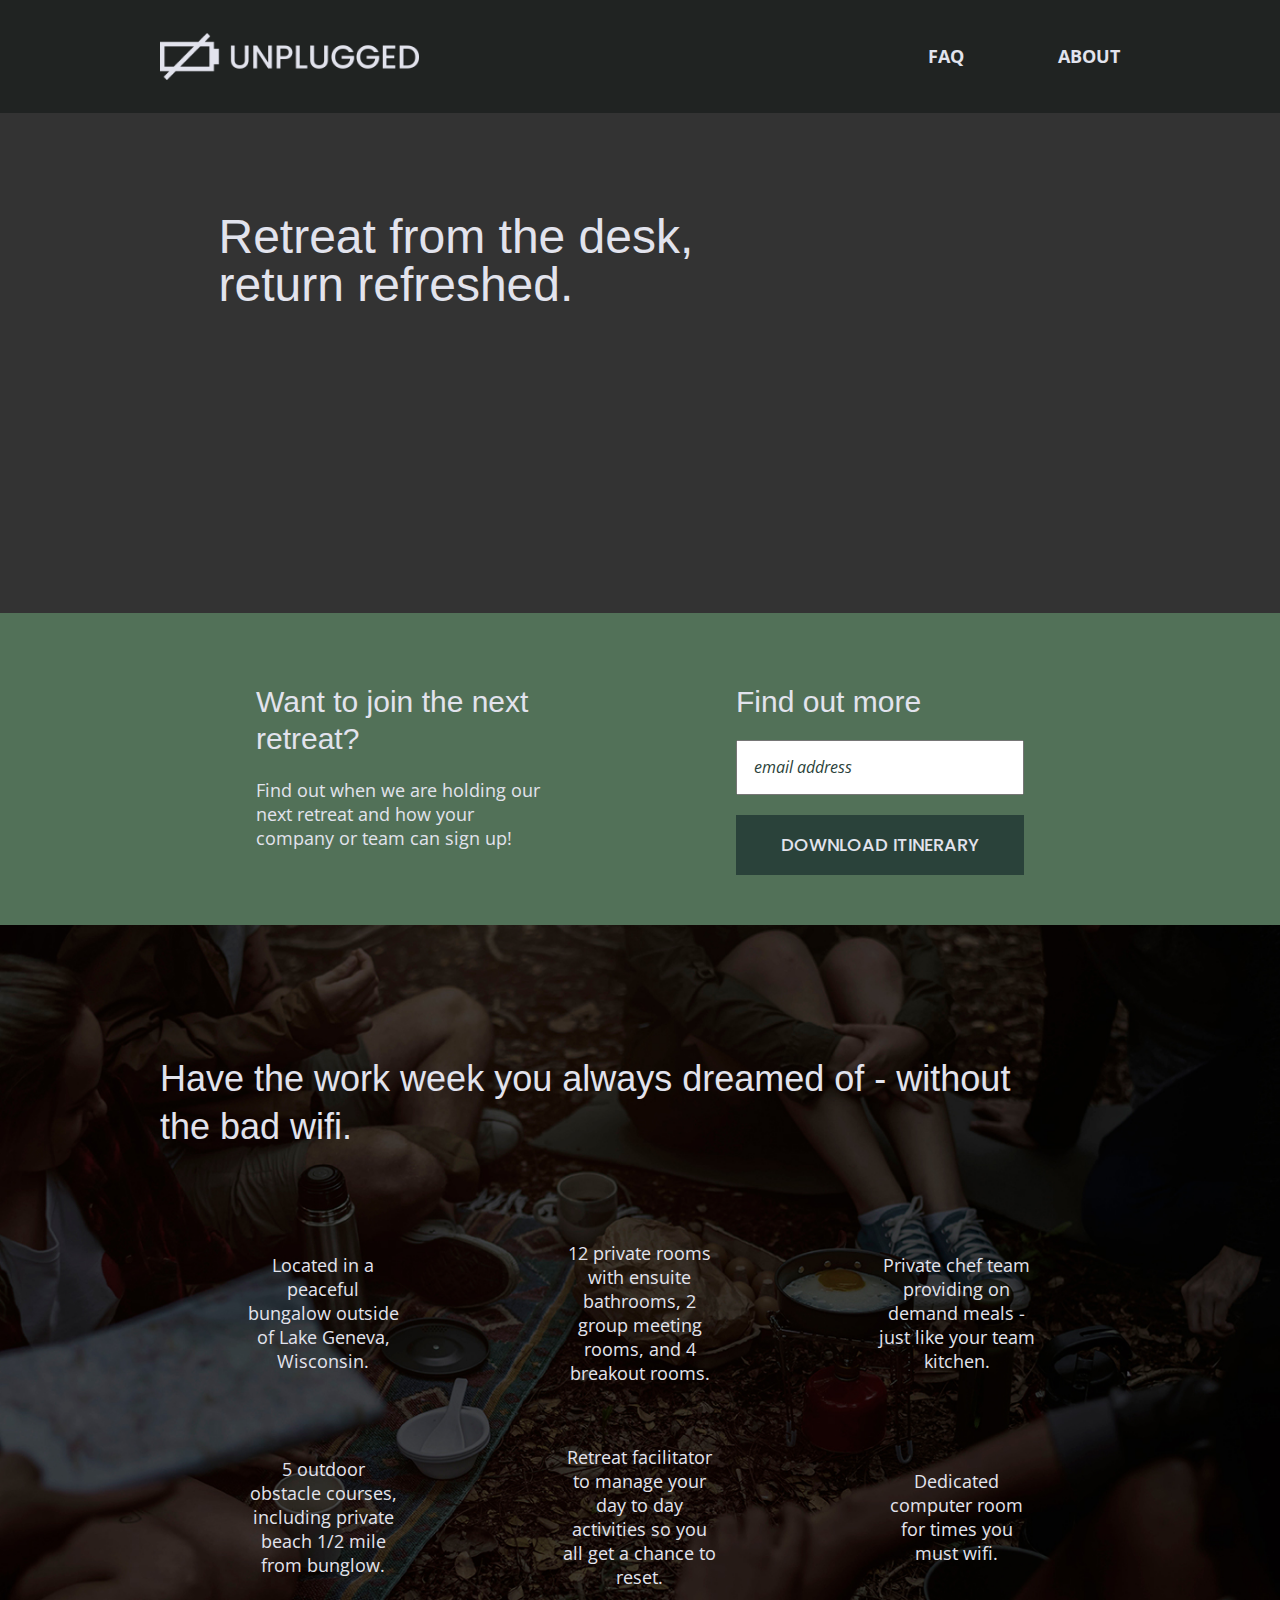
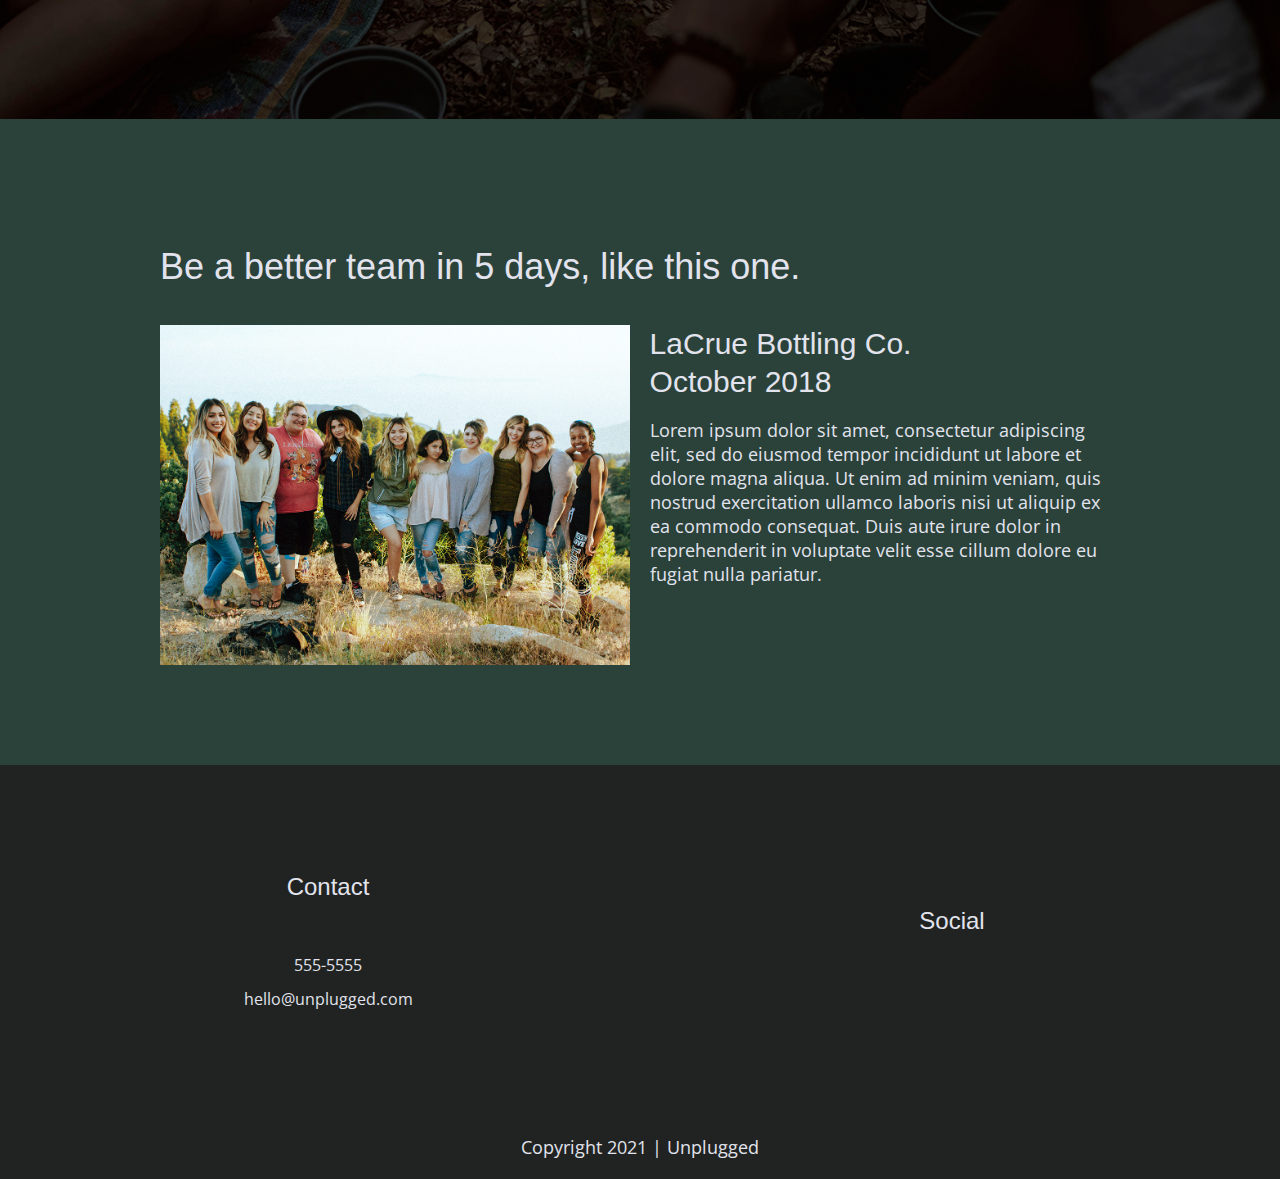
==== commit be1c2ca9: "Fix footer copyright in 480px" ====
--- a/index.html
+++ b/index.html
@@ -169,7 +169,7 @@
     </div><!-- footer footer-content ends-->
   </div> <!-- footer content-wrapper ends -->
   <div class="copyright">
-    <p>Copyright 2020 | Unplugged</p>
+    <p>Copyright 2021 | Unplugged</p>
   </div>
 </footer>
 
--- a/css/main.css
+++ b/css/main.css
@@ -164,7 +164,7 @@
 }
 address h4 {
   font-size: 1.125em;
-  line-height: 4em;
+  line-height: 1.825em;
 }
 
 address p{
@@ -280,7 +280,7 @@
 }
 
 footer .content-wrapper {
-  width: 55%;
+  width: 56%;
   margin: 50px 0;
 }
 
@@ -311,6 +311,7 @@
 
 footer .copyright {
   margin: 20px 0;
+  width: 100%;
 }
 
 /* Home hero */
@@ -403,7 +404,6 @@
   flex-flow: row wrap;
 }
 
-
 /* About Page */
 
 .map figure {
@@ -447,6 +447,11 @@
   margin-bottom: 40px;
 }
 
+address p {
+  font-size: 1.125em;
+  line-height: 1.1em;
+}
+
 /*------ FAQ Page -------*/
 
 .faq {
@@ -462,7 +467,11 @@
   justify-content: center;
   align-items: center;
   flex-flow: row wrap;
-  margin: 50px 0 0 0;
+  margin: 0;
+}
+
+.faq h1 {
+  margin-bottom: 40px ;
 }
 
 .faq h2 {
@@ -672,7 +681,7 @@
 }
 
 footer .contact, footer .social {
-  width: 45%;
+  width: 25%;
   margin-bottom: 0;
 }
 
@@ -695,9 +704,13 @@
 }
 
 .faq .content-wrapper {
+  margin: 100px 0;
   justify-content: space-between;
 }
 
+.faq h1 {
+  width: 100%;
+}
 .faq h2 {
   width: 100%;
 }
@@ -778,13 +791,10 @@
 
 /* Desktop homepage reviews */
 
-
-
 .reviews article figure, .reviews article div {
   padding-bottom: 0;
 }
 
-
 /* Desktop About page */
 
 .map figure {
@@ -802,7 +812,12 @@
 
 }
 
-/* Desktop footer */
+/* Desktop footer */ 
+
+footer h4 {
+  font-size: 1.65em;
+  margin-bottom: 0;
+}
 
 footer h4 {
   font-size: 1.5em;
@@ -816,6 +831,7 @@
 
 address p {
   font-size: 1em;
+  line-height: 2.125em;
 }
 
 }
